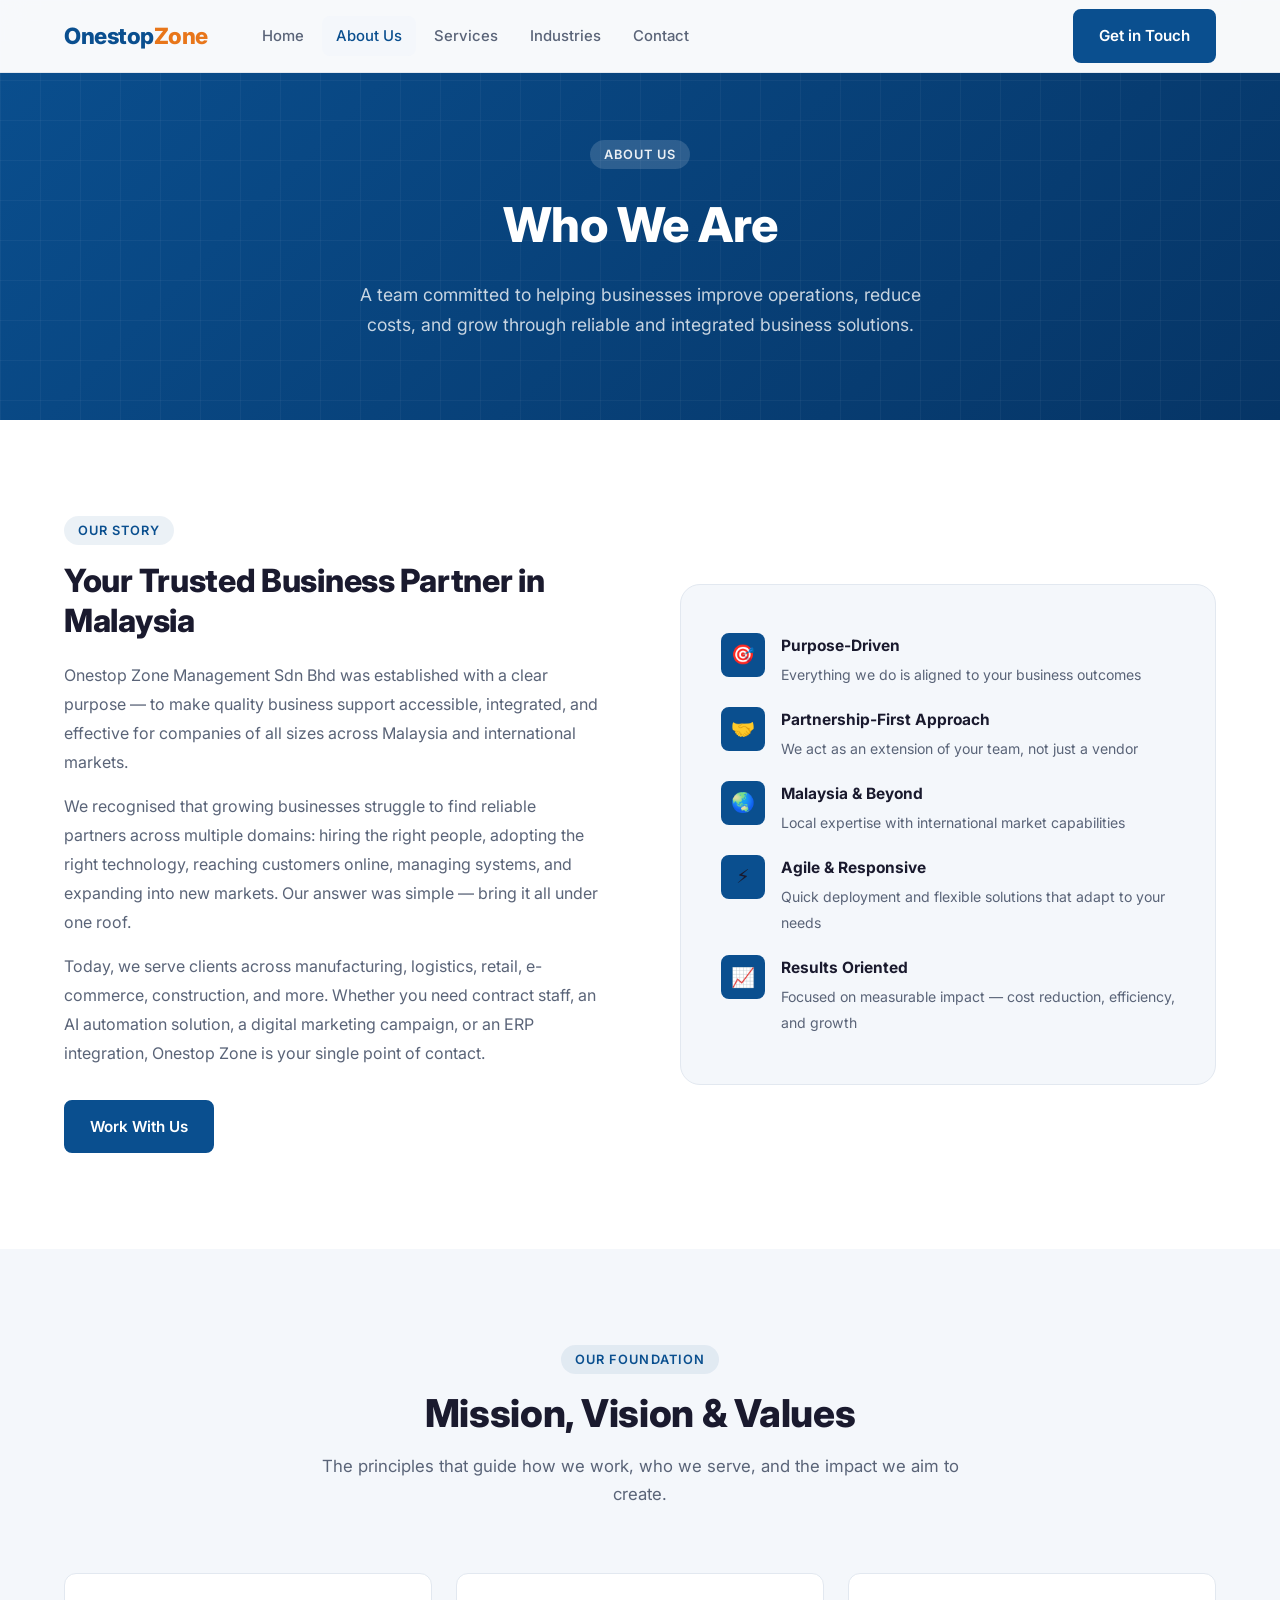
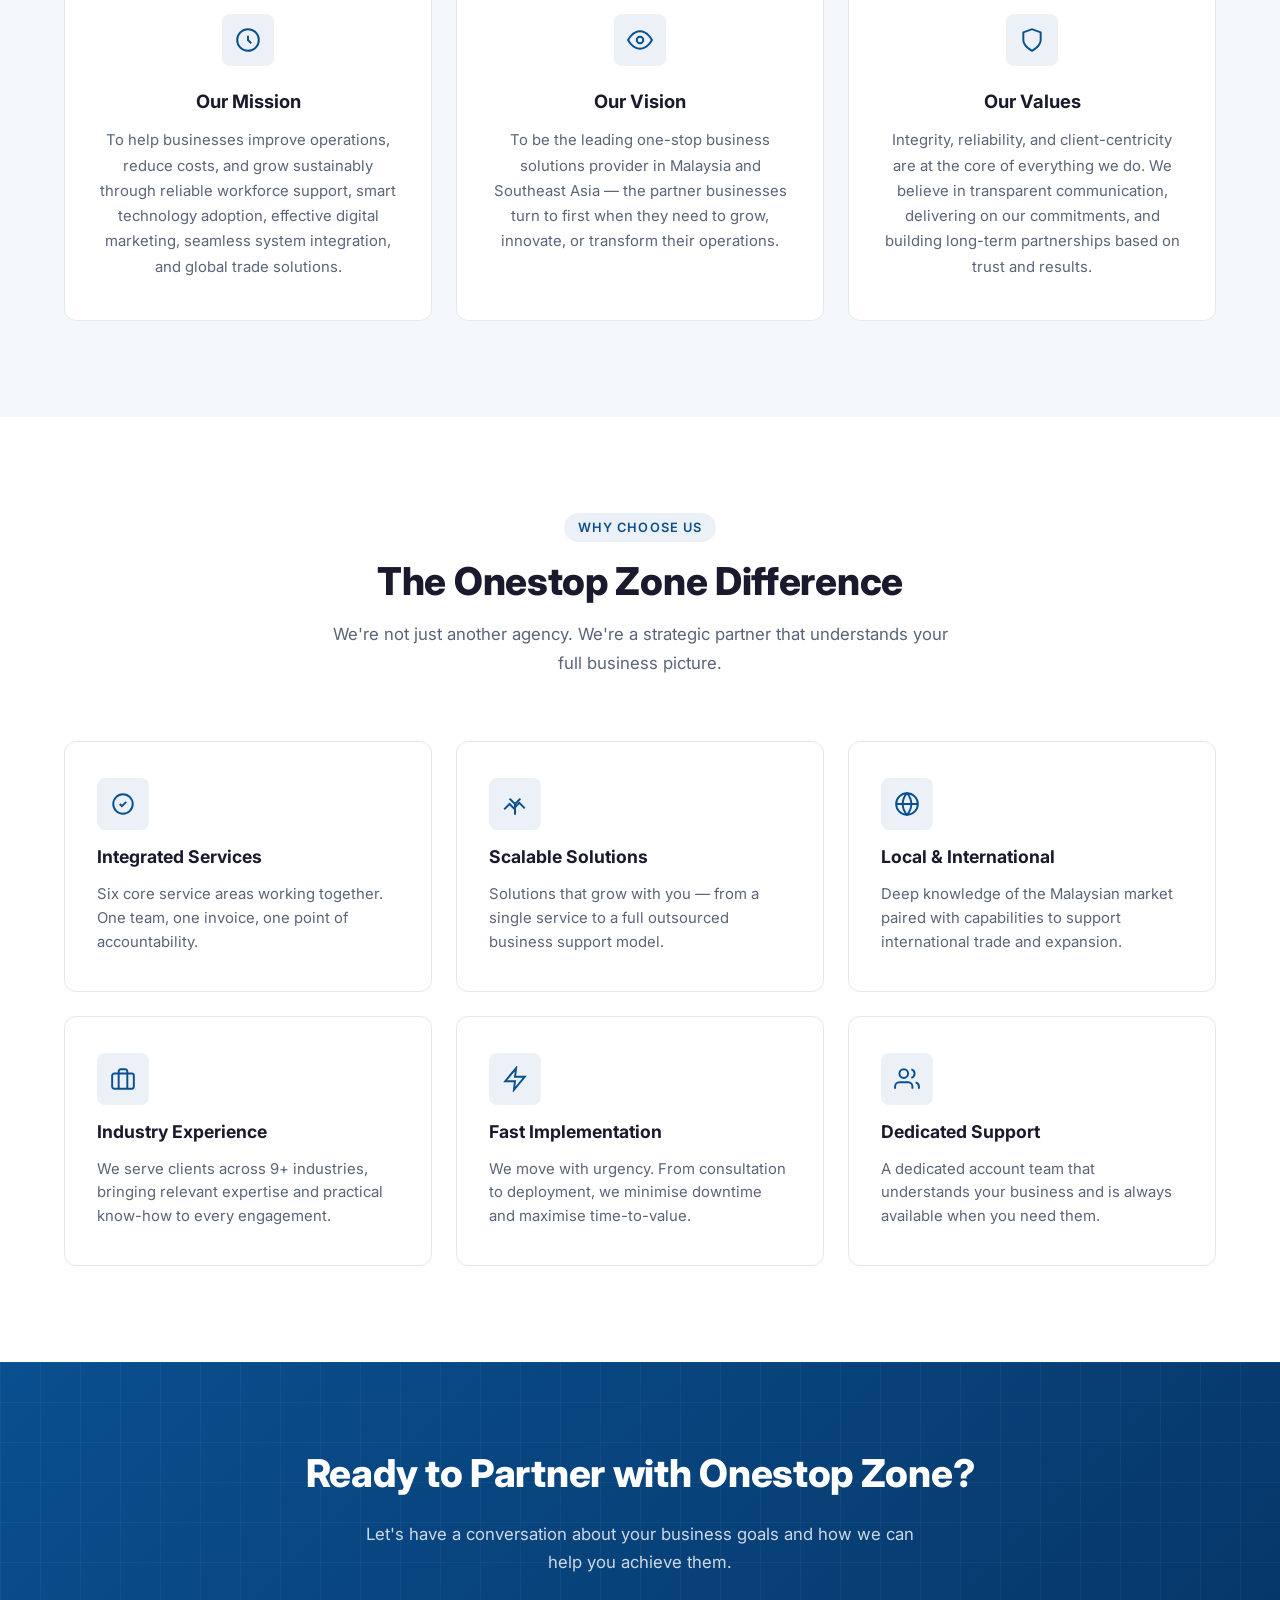
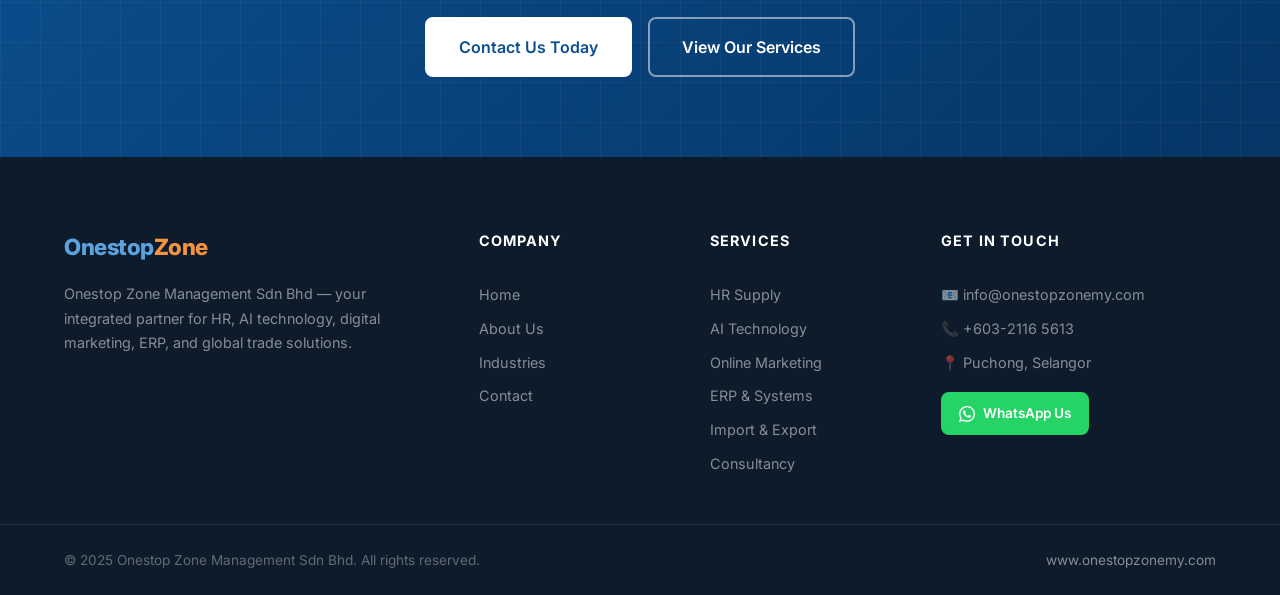
==== about.html @ b697b414 "Initial commit — Onestop Zone Management website 5-page static site with full CSS, JS, and content f" ====
<!DOCTYPE html>
<html lang="en">
<head>
  <meta charset="UTF-8" />
  <meta name="viewport" content="width=device-width, initial-scale=1.0" />
  <title>About Us | Onestop Zone Management Sdn Bhd</title>
  <meta name="description" content="Learn about Onestop Zone Management Sdn Bhd — our mission, vision, and commitment to helping businesses grow through integrated HR, technology, and business solutions." />
  <link rel="stylesheet" href="css/style.css" />
  <link rel="preconnect" href="https://fonts.googleapis.com" />
  <link rel="preconnect" href="https://fonts.gstatic.com" crossorigin />
  <link href="https://fonts.googleapis.com/css2?family=Inter:wght@300;400;500;600;700;800&display=swap" rel="stylesheet" />
</head>
<body>

  <header class="navbar" id="navbar">
    <div class="container nav-inner">
      <a href="index.html" class="logo">
        <span class="logo-primary">Onestop</span><span class="logo-accent">Zone</span>
      </a>
      <nav class="nav-links" id="nav-links">
        <a href="index.html">Home</a>
        <a href="about.html" class="active">About Us</a>
        <a href="services.html">Services</a>
        <a href="industries.html">Industries</a>
        <a href="contact.html">Contact</a>
      </nav>
      <a href="contact.html" class="btn btn-primary nav-cta">Get in Touch</a>
      <button class="hamburger" id="hamburger" aria-label="Toggle menu">
        <span></span><span></span><span></span>
      </button>
    </div>
  </header>

  <!-- Page Hero -->
  <section class="page-hero">
    <div class="container page-hero-content">
      <span class="section-tag" style="background:rgba(255,255,255,.15);color:rgba(255,255,255,.9);margin-bottom:16px;display:inline-block">About Us</span>
      <h1>Who We Are</h1>
      <p>A team committed to helping businesses improve operations, reduce costs, and grow through reliable and integrated business solutions.</p>
    </div>
  </section>

  <!-- About Intro -->
  <section class="section about-intro">
    <div class="container about-grid">
      <div class="about-text">
        <span class="section-tag">Our Story</span>
        <h2>Your Trusted Business Partner in Malaysia</h2>
        <p>Onestop Zone Management Sdn Bhd was established with a clear purpose — to make quality business support accessible, integrated, and effective for companies of all sizes across Malaysia and international markets.</p>
        <p>We recognised that growing businesses struggle to find reliable partners across multiple domains: hiring the right people, adopting the right technology, reaching customers online, managing systems, and expanding into new markets. Our answer was simple — bring it all under one roof.</p>
        <p>Today, we serve clients across manufacturing, logistics, retail, e-commerce, construction, and more. Whether you need contract staff, an AI automation solution, a digital marketing campaign, or an ERP integration, Onestop Zone is your single point of contact.</p>
        <a href="contact.html" class="btn btn-primary" style="margin-top:16px">Work With Us</a>
      </div>
      <div class="about-visual">
        <div class="about-feature">
          <div class="about-feature-icon">🎯</div>
          <div>
            <strong>Purpose-Driven</strong>
            <span>Everything we do is aligned to your business outcomes</span>
          </div>
        </div>
        <div class="about-feature">
          <div class="about-feature-icon">🤝</div>
          <div>
            <strong>Partnership-First Approach</strong>
            <span>We act as an extension of your team, not just a vendor</span>
          </div>
        </div>
        <div class="about-feature">
          <div class="about-feature-icon">🌏</div>
          <div>
            <strong>Malaysia &amp; Beyond</strong>
            <span>Local expertise with international market capabilities</span>
          </div>
        </div>
        <div class="about-feature">
          <div class="about-feature-icon">⚡</div>
          <div>
            <strong>Agile &amp; Responsive</strong>
            <span>Quick deployment and flexible solutions that adapt to your needs</span>
          </div>
        </div>
        <div class="about-feature">
          <div class="about-feature-icon">📈</div>
          <div>
            <strong>Results Oriented</strong>
            <span>Focused on measurable impact — cost reduction, efficiency, and growth</span>
          </div>
        </div>
      </div>
    </div>
  </section>

  <!-- Mission Vision Values -->
  <section class="section mission-vision" style="background:var(--bg-soft)">
    <div class="container">
      <div class="section-header">
        <span class="section-tag">Our Foundation</span>
        <h2>Mission, Vision &amp; Values</h2>
        <p>The principles that guide how we work, who we serve, and the impact we aim to create.</p>
      </div>
      <div class="mv-grid">
        <div class="mv-card">
          <div class="service-icon" style="margin:0 auto 20px">
            <svg viewBox="0 0 24 24" fill="none" stroke="currentColor" stroke-width="1.8"><circle cx="12" cy="12" r="10"/><path d="M12 8v4l3 3"/></svg>
          </div>
          <h3>Our Mission</h3>
          <p>To help businesses improve operations, reduce costs, and grow sustainably through reliable workforce support, smart technology adoption, effective digital marketing, seamless system integration, and global trade solutions.</p>
        </div>
        <div class="mv-card">
          <div class="service-icon" style="margin:0 auto 20px">
            <svg viewBox="0 0 24 24" fill="none" stroke="currentColor" stroke-width="1.8"><path d="M1 12s4-8 11-8 11 8 11 8-4 8-11 8-11-8-11-8z"/><circle cx="12" cy="12" r="3"/></svg>
          </div>
          <h3>Our Vision</h3>
          <p>To be the leading one-stop business solutions provider in Malaysia and Southeast Asia — the partner businesses turn to first when they need to grow, innovate, or transform their operations.</p>
        </div>
        <div class="mv-card">
          <div class="service-icon" style="margin:0 auto 20px">
            <svg viewBox="0 0 24 24" fill="none" stroke="currentColor" stroke-width="1.8"><path d="M12 22s8-4 8-10V5l-8-3-8 3v7c0 6 8 10 8 10z"/></svg>
          </div>
          <h3>Our Values</h3>
          <p>Integrity, reliability, and client-centricity are at the core of everything we do. We believe in transparent communication, delivering on our commitments, and building long-term partnerships based on trust and results.</p>
        </div>
      </div>
    </div>
  </section>

  <!-- What Sets Us Apart -->
  <section class="section" style="background:var(--white)">
    <div class="container">
      <div class="section-header">
        <span class="section-tag">Why Choose Us</span>
        <h2>The Onestop Zone Difference</h2>
        <p>We're not just another agency. We're a strategic partner that understands your full business picture.</p>
      </div>
      <div class="services-grid">
        <div class="service-card" style="pointer-events:none">
          <div class="service-icon">
            <svg viewBox="0 0 24 24" fill="none" stroke="currentColor" stroke-width="1.8"><path d="M9 12l2 2 4-4m6 2a9 9 0 11-18 0 9 9 0 0118 0z"/></svg>
          </div>
          <h3>Integrated Services</h3>
          <p>Six core service areas working together. One team, one invoice, one point of accountability.</p>
        </div>
        <div class="service-card" style="pointer-events:none">
          <div class="service-icon">
            <svg viewBox="0 0 24 24" fill="none" stroke="currentColor" stroke-width="1.8"><path d="M12 22V12M12 12L7 7M12 12l5-5M2 17l5-5 4 4 5-5 5 5"/></svg>
          </div>
          <h3>Scalable Solutions</h3>
          <p>Solutions that grow with you — from a single service to a full outsourced business support model.</p>
        </div>
        <div class="service-card" style="pointer-events:none">
          <div class="service-icon">
            <svg viewBox="0 0 24 24" fill="none" stroke="currentColor" stroke-width="1.8"><circle cx="12" cy="12" r="10"/><path d="M2 12h20M12 2a15.3 15.3 0 0 1 4 10 15.3 15.3 0 0 1-4 10 15.3 15.3 0 0 1-4-10 15.3 15.3 0 0 1 4-10z"/></svg>
          </div>
          <h3>Local &amp; International</h3>
          <p>Deep knowledge of the Malaysian market paired with capabilities to support international trade and expansion.</p>
        </div>
        <div class="service-card" style="pointer-events:none">
          <div class="service-icon">
            <svg viewBox="0 0 24 24" fill="none" stroke="currentColor" stroke-width="1.8"><rect x="2" y="7" width="20" height="14" rx="2"/><path d="M16 21V5a2 2 0 0 0-2-2h-4a2 2 0 0 0-2 2v16"/></svg>
          </div>
          <h3>Industry Experience</h3>
          <p>We serve clients across 9+ industries, bringing relevant expertise and practical know-how to every engagement.</p>
        </div>
        <div class="service-card" style="pointer-events:none">
          <div class="service-icon">
            <svg viewBox="0 0 24 24" fill="none" stroke="currentColor" stroke-width="1.8"><path d="M13 2L3 14h9l-1 8 10-12h-9l1-8z"/></svg>
          </div>
          <h3>Fast Implementation</h3>
          <p>We move with urgency. From consultation to deployment, we minimise downtime and maximise time-to-value.</p>
        </div>
        <div class="service-card" style="pointer-events:none">
          <div class="service-icon">
            <svg viewBox="0 0 24 24" fill="none" stroke="currentColor" stroke-width="1.8"><path d="M17 21v-2a4 4 0 0 0-4-4H5a4 4 0 0 0-4 4v2"/><circle cx="9" cy="7" r="4"/><path d="M23 21v-2a4 4 0 0 0-3-3.87M16 3.13a4 4 0 0 1 0 7.75"/></svg>
          </div>
          <h3>Dedicated Support</h3>
          <p>A dedicated account team that understands your business and is always available when you need them.</p>
        </div>
      </div>
    </div>
  </section>

  <!-- CTA Banner -->
  <section class="cta-banner">
    <div class="container cta-inner">
      <h2>Ready to Partner with Onestop Zone?</h2>
      <p>Let's have a conversation about your business goals and how we can help you achieve them.</p>
      <div class="cta-actions">
        <a href="contact.html" class="btn btn-white btn-lg">Contact Us Today</a>
        <a href="services.html" class="btn btn-outline btn-lg" style="color:#fff;border-color:rgba(255,255,255,.5)">View Our Services</a>
      </div>
    </div>
  </section>

  <footer class="footer">
    <div class="container footer-grid">
      <div class="footer-brand">
        <a href="index.html" class="logo logo-light">
          <span class="logo-primary">Onestop</span><span class="logo-accent">Zone</span>
        </a>
        <p>Onestop Zone Management Sdn Bhd — your integrated partner for HR, AI technology, digital marketing, ERP, and global trade solutions.</p>
      </div>
      <div class="footer-nav">
        <h4>Company</h4>
        <a href="index.html">Home</a>
        <a href="about.html">About Us</a>
        <a href="industries.html">Industries</a>
        <a href="contact.html">Contact</a>
      </div>
      <div class="footer-nav">
        <h4>Services</h4>
        <a href="services.html#hr">HR Supply</a>
        <a href="services.html#ai">AI Technology</a>
        <a href="services.html#marketing">Online Marketing</a>
        <a href="services.html#erp">ERP &amp; Systems</a>
        <a href="services.html#trading">Import &amp; Export</a>
        <a href="services.html#consultancy">Consultancy</a>
      </div>
      <div class="footer-contact">
        <h4>Get in Touch</h4>
        <p>📧 info@onestopzonemy.com</p>
        <p>📞 +603-2116 5613</p>
        <p>📍 Puchong, Selangor</p>
        <a href="https://wa.me/60321165613" class="btn btn-whatsapp btn-sm" target="_blank" rel="noopener">
          <svg viewBox="0 0 24 24" fill="currentColor" width="16" height="16"><path d="M17.472 14.382c-.297-.149-1.758-.867-2.03-.967-.273-.099-.471-.148-.67.15-.197.297-.767.966-.94 1.164-.173.199-.347.223-.644.075-.297-.15-1.255-.463-2.39-1.475-.883-.788-1.48-1.761-1.653-2.059-.173-.297-.018-.458.13-.606.134-.133.298-.347.446-.52.149-.174.198-.298.298-.497.099-.198.05-.371-.025-.52-.075-.149-.669-1.612-.916-2.207-.242-.579-.487-.5-.669-.51-.173-.008-.371-.01-.57-.01-.198 0-.52.074-.792.372-.272.297-1.04 1.016-1.04 2.479 0 1.462 1.065 2.875 1.213 3.074.149.198 2.096 3.2 5.077 4.487.709.306 1.262.489 1.694.625.712.227 1.36.195 1.871.118.571-.085 1.758-.719 2.006-1.413.248-.694.248-1.289.173-1.413-.074-.124-.272-.198-.57-.347m-5.421 7.403h-.004a9.87 9.87 0 01-5.031-1.378l-.361-.214-3.741.982.998-3.648-.235-.374a9.86 9.86 0 01-1.51-5.26c.001-5.45 4.436-9.884 9.888-9.884 2.64 0 5.122 1.03 6.988 2.898a9.825 9.825 0 012.893 6.994c-.003 5.45-4.437 9.884-9.885 9.884m8.413-18.297A11.815 11.815 0 0012.05 0C5.495 0 .16 5.335.157 11.892c0 2.096.547 4.142 1.588 5.945L.057 24l6.305-1.654a11.882 11.882 0 005.683 1.448h.005c6.554 0 11.89-5.335 11.893-11.893a11.821 11.821 0 00-3.48-8.413z"/></svg>
          WhatsApp Us
        </a>
      </div>
    </div>
    <div class="footer-bottom">
      <div class="container">
        <p>© 2025 Onestop Zone Management Sdn Bhd. All rights reserved.</p>
        <p><a href="https://www.onestopzonemy.com" target="_blank" rel="noopener">www.onestopzonemy.com</a></p>
      </div>
    </div>
  </footer>

  <script src="js/main.js"></script>
</body>
</html>
---- css/style.css ----
/* =============================================
   ONESTOP ZONE — Main Stylesheet
   ============================================= */

:root {
  --primary: #0a4f8f;
  --primary-dark: #063566;
  --primary-light: #1a6bb5;
  --accent: #e8761a;
  --accent-light: #f59340;
  --text: #1a1a2e;
  --text-muted: #5a6478;
  --text-light: #8a94a8;
  --bg: #ffffff;
  --bg-soft: #f4f7fb;
  --bg-dark: #0d1b2a;
  --border: #e2e8f0;
  --white: #ffffff;
  --success: #16a34a;
  --whatsapp: #25D366;
  --whatsapp-dark: #1da851;
  --shadow-sm: 0 1px 3px rgba(0,0,0,.08);
  --shadow: 0 4px 16px rgba(0,0,0,.1);
  --shadow-lg: 0 12px 40px rgba(0,0,0,.14);
  --radius: 12px;
  --radius-sm: 8px;
  --radius-lg: 20px;
  --transition: 0.25s ease;
  --font: 'Inter', system-ui, sans-serif;
}

*, *::before, *::after { box-sizing: border-box; margin: 0; padding: 0; }

html { scroll-behavior: smooth; font-size: 16px; }

body {
  font-family: var(--font);
  color: var(--text);
  background: var(--bg);
  line-height: 1.65;
  -webkit-font-smoothing: antialiased;
}

img { max-width: 100%; display: block; }
a { text-decoration: none; color: inherit; }

.container {
  max-width: 1200px;
  margin: 0 auto;
  padding: 0 24px;
}

.section {
  padding: 96px 0;
}

/* =============================================
   BUTTONS
   ============================================= */

.btn {
  display: inline-flex;
  align-items: center;
  gap: 8px;
  padding: 12px 24px;
  border-radius: var(--radius-sm);
  font-weight: 600;
  font-size: 0.95rem;
  cursor: pointer;
  border: 2px solid transparent;
  transition: all var(--transition);
  white-space: nowrap;
  font-family: var(--font);
}

.btn-lg { padding: 15px 32px; font-size: 1rem; }
.btn-sm { padding: 8px 16px; font-size: 0.85rem; }

.btn-primary {
  background: var(--primary);
  color: var(--white);
  border-color: var(--primary);
}
.btn-primary:hover {
  background: var(--primary-dark);
  border-color: var(--primary-dark);
  transform: translateY(-1px);
  box-shadow: 0 6px 20px rgba(10,79,143,.3);
}

.btn-outline {
  background: transparent;
  color: var(--primary);
  border-color: var(--primary);
}
.btn-outline:hover {
  background: var(--primary);
  color: var(--white);
  transform: translateY(-1px);
}

.btn-white {
  background: var(--white);
  color: var(--primary);
  border-color: var(--white);
}
.btn-white:hover {
  background: transparent;
  color: var(--white);
  border-color: var(--white);
}

.btn-whatsapp {
  background: var(--whatsapp);
  color: var(--white);
  border-color: var(--whatsapp);
}
.btn-whatsapp:hover {
  background: var(--whatsapp-dark);
  border-color: var(--whatsapp-dark);
  transform: translateY(-1px);
  box-shadow: 0 6px 20px rgba(37,211,102,.35);
}

/* =============================================
   NAVBAR
   ============================================= */

.navbar {
  position: fixed;
  top: 0; left: 0; right: 0;
  z-index: 1000;
  background: rgba(255,255,255,0.97);
  backdrop-filter: blur(12px);
  border-bottom: 1px solid var(--border);
  transition: box-shadow var(--transition);
}

.navbar.scrolled {
  box-shadow: var(--shadow);
}

.nav-inner {
  display: flex;
  align-items: center;
  height: 72px;
  gap: 40px;
}

.logo {
  font-size: 1.4rem;
  font-weight: 800;
  letter-spacing: -0.5px;
  flex-shrink: 0;
}
.logo-primary { color: var(--primary); }
.logo-accent { color: var(--accent); }

.nav-links {
  display: flex;
  align-items: center;
  gap: 4px;
  flex: 1;
}

.nav-links a {
  padding: 8px 14px;
  border-radius: var(--radius-sm);
  font-weight: 500;
  font-size: 0.93rem;
  color: var(--text-muted);
  transition: all var(--transition);
}

.nav-links a:hover,
.nav-links a.active {
  color: var(--primary);
  background: var(--bg-soft);
}

.nav-cta { flex-shrink: 0; }

.hamburger {
  display: none;
  flex-direction: column;
  gap: 5px;
  background: none;
  border: none;
  cursor: pointer;
  padding: 4px;
  margin-left: auto;
}
.hamburger span {
  display: block;
  width: 24px;
  height: 2px;
  background: var(--text);
  border-radius: 2px;
  transition: all var(--transition);
}

/* =============================================
   HERO
   ============================================= */

.hero {
  position: relative;
  min-height: 100vh;
  display: flex;
  flex-direction: column;
  align-items: center;
  justify-content: center;
  padding: 120px 24px 80px;
  overflow: hidden;
  background: linear-gradient(135deg, #0a4f8f 0%, #063566 50%, #0d1b2a 100%);
}

.hero-bg {
  position: absolute;
  inset: 0;
  background:
    radial-gradient(ellipse 80% 60% at 20% 40%, rgba(26,107,181,.4) 0%, transparent 60%),
    radial-gradient(ellipse 60% 80% at 80% 60%, rgba(232,118,26,.15) 0%, transparent 60%);
  pointer-events: none;
}

.hero::before {
  content: '';
  position: absolute;
  inset: 0;
  background-image:
    linear-gradient(rgba(255,255,255,.03) 1px, transparent 1px),
    linear-gradient(90deg, rgba(255,255,255,.03) 1px, transparent 1px);
  background-size: 50px 50px;
  pointer-events: none;
}

.hero-content {
  position: relative;
  z-index: 1;
  text-align: center;
  max-width: 860px;
}

.hero-badge {
  display: inline-flex;
  align-items: center;
  background: rgba(255,255,255,.12);
  border: 1px solid rgba(255,255,255,.2);
  color: rgba(255,255,255,.9);
  padding: 6px 16px;
  border-radius: 100px;
  font-size: 0.85rem;
  font-weight: 500;
  margin-bottom: 24px;
  backdrop-filter: blur(8px);
}

.hero h1 {
  font-size: clamp(2rem, 5vw, 3.4rem);
  font-weight: 800;
  color: var(--white);
  line-height: 1.2;
  letter-spacing: -0.5px;
  margin-bottom: 24px;
}

.hero-sub {
  font-size: 1.15rem;
  color: rgba(255,255,255,.75);
  max-width: 640px;
  margin: 0 auto 40px;
  line-height: 1.7;
}

.hero-actions {
  display: flex;
  gap: 16px;
  justify-content: center;
  flex-wrap: wrap;
}

.hero-actions .btn-outline {
  color: var(--white);
  border-color: rgba(255,255,255,.5);
}
.hero-actions .btn-outline:hover {
  background: rgba(255,255,255,.1);
  border-color: var(--white);
  color: var(--white);
}

.hero-scroll {
  position: absolute;
  bottom: 32px;
  left: 50%;
  transform: translateX(-50%);
  display: flex;
  flex-direction: column;
  align-items: center;
  gap: 8px;
  color: rgba(255,255,255,.5);
  font-size: 0.75rem;
  letter-spacing: 0.05em;
  z-index: 1;
}

.scroll-arrow {
  width: 20px;
  height: 20px;
  border-right: 2px solid rgba(255,255,255,.4);
  border-bottom: 2px solid rgba(255,255,255,.4);
  transform: rotate(45deg);
  animation: bounce 1.5s infinite;
}

@keyframes bounce {
  0%, 100% { transform: rotate(45deg) translateY(0); }
  50% { transform: rotate(45deg) translateY(4px); }
}

/* =============================================
   STATS BAR
   ============================================= */

.stats-bar {
  background: var(--primary);
  padding: 40px 0;
}

.stats-grid {
  display: grid;
  grid-template-columns: repeat(4, 1fr);
  gap: 24px;
  text-align: center;
}

.stat-number {
  font-size: 2rem;
  font-weight: 800;
  color: var(--white);
  line-height: 1;
  margin-bottom: 6px;
}

.stat-label {
  font-size: 0.85rem;
  color: rgba(255,255,255,.7);
  font-weight: 500;
  text-transform: uppercase;
  letter-spacing: 0.05em;
}

/* =============================================
   SECTION HEADER
   ============================================= */

.section-header {
  text-align: center;
  max-width: 640px;
  margin: 0 auto 64px;
}

.section-tag {
  display: inline-block;
  background: rgba(10,79,143,.08);
  color: var(--primary);
  padding: 4px 14px;
  border-radius: 100px;
  font-size: 0.8rem;
  font-weight: 600;
  text-transform: uppercase;
  letter-spacing: 0.08em;
  margin-bottom: 16px;
}

.section-header h2 {
  font-size: clamp(1.6rem, 3vw, 2.4rem);
  font-weight: 800;
  color: var(--text);
  line-height: 1.2;
  letter-spacing: -0.3px;
  margin-bottom: 16px;
}

.section-header p {
  color: var(--text-muted);
  font-size: 1.05rem;
  line-height: 1.7;
}

/* =============================================
   SERVICES GRID
   ============================================= */

.services-overview {
  background: var(--bg-soft);
}

.services-grid {
  display: grid;
  grid-template-columns: repeat(3, 1fr);
  gap: 24px;
}

.service-card {
  background: var(--white);
  border-radius: var(--radius);
  padding: 36px 32px;
  border: 1px solid var(--border);
  transition: all var(--transition);
  display: flex;
  flex-direction: column;
  gap: 12px;
  position: relative;
  overflow: hidden;
}

.service-card::before {
  content: '';
  position: absolute;
  top: 0; left: 0;
  width: 4px;
  height: 100%;
  background: var(--primary);
  transform: scaleY(0);
  transform-origin: top;
  transition: transform var(--transition);
}

.service-card:hover {
  border-color: var(--primary);
  box-shadow: var(--shadow-lg);
  transform: translateY(-4px);
}

.service-card:hover::before {
  transform: scaleY(1);
}

.service-icon {
  width: 52px;
  height: 52px;
  background: rgba(10,79,143,.08);
  border-radius: var(--radius-sm);
  display: flex;
  align-items: center;
  justify-content: center;
  color: var(--primary);
  flex-shrink: 0;
}

.service-icon svg {
  width: 26px;
  height: 26px;
}

.service-card h3 {
  font-size: 1.1rem;
  font-weight: 700;
  color: var(--text);
}

.service-card p {
  font-size: 0.93rem;
  color: var(--text-muted);
  line-height: 1.6;
  flex: 1;
}

.card-link {
  font-size: 0.88rem;
  font-weight: 600;
  color: var(--primary);
  margin-top: 4px;
  transition: gap var(--transition);
}

/* =============================================
   WHY US
   ============================================= */

.why-us {
  background: var(--white);
}

.why-grid {
  display: grid;
  grid-template-columns: 1fr 1fr;
  gap: 80px;
  align-items: center;
}

.why-text .section-tag { margin-bottom: 16px; }

.why-text h2 {
  font-size: clamp(1.6rem, 3vw, 2.4rem);
  font-weight: 800;
  color: var(--text);
  letter-spacing: -0.3px;
  margin-bottom: 20px;
  line-height: 1.2;
}

.why-text > p {
  color: var(--text-muted);
  font-size: 1.02rem;
  line-height: 1.75;
  margin-bottom: 36px;
}

.why-list {
  list-style: none;
  display: flex;
  flex-direction: column;
  gap: 20px;
  margin-bottom: 40px;
}

.why-list li {
  display: flex;
  gap: 14px;
  align-items: flex-start;
}

.why-icon {
  width: 28px;
  height: 28px;
  background: var(--success);
  color: var(--white);
  border-radius: 50%;
  display: flex;
  align-items: center;
  justify-content: center;
  font-size: 0.8rem;
  font-weight: 700;
  flex-shrink: 0;
  margin-top: 2px;
}

.why-list li div {
  display: flex;
  flex-direction: column;
  gap: 2px;
}

.why-list strong {
  font-weight: 700;
  color: var(--text);
  font-size: 0.97rem;
}

.why-list span {
  color: var(--text-muted);
  font-size: 0.9rem;
}

.why-visual {
  position: relative;
  height: 420px;
}

.visual-orb {
  position: absolute;
  top: 50%;
  left: 50%;
  transform: translate(-50%, -50%);
  width: 240px;
  height: 240px;
  background: radial-gradient(circle, rgba(10,79,143,.12) 0%, transparent 70%);
  border-radius: 50%;
  border: 2px dashed rgba(10,79,143,.15);
  animation: rotate 20s linear infinite;
}

@keyframes rotate {
  from { transform: translate(-50%, -50%) rotate(0deg); }
  to { transform: translate(-50%, -50%) rotate(360deg); }
}

.visual-card {
  position: absolute;
  background: var(--white);
  border: 1px solid var(--border);
  border-radius: var(--radius);
  padding: 16px 20px;
  display: flex;
  align-items: center;
  gap: 12px;
  font-weight: 600;
  font-size: 0.88rem;
  box-shadow: var(--shadow);
  white-space: nowrap;
}

.vc-icon { font-size: 1.4rem; }

.vc-1 { top: 10%; left: 5%; }
.vc-2 { top: 10%; right: 5%; }
.vc-3 { bottom: 15%; left: 5%; }
.vc-4 { bottom: 15%; right: 5%; }

/* =============================================
   INDUSTRIES
   ============================================= */

.industries {
  background: var(--bg-soft);
}

.industries-grid {
  display: flex;
  flex-wrap: wrap;
  gap: 12px;
  justify-content: center;
  margin-bottom: 48px;
}

.industry-chip {
  background: var(--white);
  border: 1px solid var(--border);
  border-radius: 100px;
  padding: 10px 20px;
  font-size: 0.93rem;
  font-weight: 500;
  color: var(--text);
  transition: all var(--transition);
  cursor: default;
}

.industry-chip:hover {
  background: var(--primary);
  color: var(--white);
  border-color: var(--primary);
  transform: translateY(-2px);
  box-shadow: 0 4px 12px rgba(10,79,143,.2);
}

.industries-cta {
  text-align: center;
}

/* =============================================
   CTA BANNER
   ============================================= */

.cta-banner {
  background: linear-gradient(135deg, var(--primary) 0%, var(--primary-dark) 100%);
  padding: 80px 0;
  position: relative;
  overflow: hidden;
}

.cta-banner::before {
  content: '';
  position: absolute;
  inset: 0;
  background-image:
    linear-gradient(rgba(255,255,255,.04) 1px, transparent 1px),
    linear-gradient(90deg, rgba(255,255,255,.04) 1px, transparent 1px);
  background-size: 40px 40px;
}

.cta-inner {
  position: relative;
  text-align: center;
  z-index: 1;
}

.cta-inner h2 {
  font-size: clamp(1.6rem, 3vw, 2.4rem);
  font-weight: 800;
  color: var(--white);
  margin-bottom: 16px;
  letter-spacing: -0.3px;
}

.cta-inner p {
  color: rgba(255,255,255,.8);
  font-size: 1.05rem;
  max-width: 560px;
  margin: 0 auto 40px;
}

.cta-actions {
  display: flex;
  gap: 16px;
  justify-content: center;
  flex-wrap: wrap;
}

/* =============================================
   FOOTER
   ============================================= */

.footer {
  background: var(--bg-dark);
  padding: 72px 0 0;
}

.footer-grid {
  display: grid;
  grid-template-columns: 2fr 1fr 1fr 1.5fr;
  gap: 48px;
  padding-bottom: 48px;
}

.footer-brand .logo-light .logo-primary { color: #5ba3e0; }
.footer-brand .logo-light .logo-accent { color: var(--accent-light); }

.footer-brand p {
  color: rgba(255,255,255,.5);
  font-size: 0.9rem;
  line-height: 1.7;
  margin-top: 16px;
}

.footer-nav h4,
.footer-contact h4 {
  color: var(--white);
  font-weight: 700;
  font-size: 0.9rem;
  text-transform: uppercase;
  letter-spacing: 0.08em;
  margin-bottom: 20px;
}

.footer-nav {
  display: flex;
  flex-direction: column;
  gap: 10px;
}

.footer-nav a {
  color: rgba(255,255,255,.5);
  font-size: 0.9rem;
  transition: color var(--transition);
}

.footer-nav a:hover {
  color: var(--white);
}

.footer-contact {
  display: flex;
  flex-direction: column;
  gap: 10px;
}

.footer-contact p {
  color: rgba(255,255,255,.5);
  font-size: 0.9rem;
}

.footer-contact .btn-whatsapp {
  margin-top: 8px;
  align-self: flex-start;
}

.footer-bottom {
  border-top: 1px solid rgba(255,255,255,.08);
  padding: 24px 0;
}

.footer-bottom .container {
  display: flex;
  justify-content: space-between;
  align-items: center;
  flex-wrap: wrap;
  gap: 8px;
}

.footer-bottom p {
  color: rgba(255,255,255,.35);
  font-size: 0.85rem;
}

.footer-bottom a {
  color: rgba(255,255,255,.5);
  transition: color var(--transition);
}

.footer-bottom a:hover {
  color: var(--white);
}

/* =============================================
   PAGE HERO (Inner Pages)
   ============================================= */

.page-hero {
  background: linear-gradient(135deg, var(--primary) 0%, var(--primary-dark) 100%);
  padding: 140px 0 80px;
  text-align: center;
  position: relative;
  overflow: hidden;
}

.page-hero::before {
  content: '';
  position: absolute;
  inset: 0;
  background-image:
    linear-gradient(rgba(255,255,255,.04) 1px, transparent 1px),
    linear-gradient(90deg, rgba(255,255,255,.04) 1px, transparent 1px);
  background-size: 40px 40px;
}

.page-hero-content {
  position: relative;
  z-index: 1;
}

.page-hero h1 {
  font-size: clamp(2rem, 4vw, 3rem);
  font-weight: 800;
  color: var(--white);
  margin-bottom: 16px;
  letter-spacing: -0.5px;
}

.page-hero p {
  color: rgba(255,255,255,.78);
  font-size: 1.1rem;
  max-width: 580px;
  margin: 0 auto;
  line-height: 1.7;
}

/* =============================================
   ABOUT PAGE
   ============================================= */

.about-intro {
  background: var(--white);
}

.about-grid {
  display: grid;
  grid-template-columns: 1fr 1fr;
  gap: 80px;
  align-items: center;
}

.about-text h2 {
  font-size: clamp(1.5rem, 2.5vw, 2.2rem);
  font-weight: 800;
  color: var(--text);
  margin-bottom: 20px;
  letter-spacing: -0.3px;
  line-height: 1.25;
}

.about-text p {
  color: var(--text-muted);
  font-size: 1rem;
  line-height: 1.8;
  margin-bottom: 16px;
}

.about-visual {
  background: var(--bg-soft);
  border-radius: var(--radius-lg);
  padding: 48px 40px;
  display: flex;
  flex-direction: column;
  gap: 20px;
  border: 1px solid var(--border);
}

.about-feature {
  display: flex;
  gap: 16px;
  align-items: flex-start;
}

.about-feature-icon {
  width: 44px;
  height: 44px;
  background: var(--primary);
  border-radius: var(--radius-sm);
  display: flex;
  align-items: center;
  justify-content: center;
  font-size: 1.2rem;
  flex-shrink: 0;
}

.about-feature div strong {
  display: block;
  font-weight: 700;
  color: var(--text);
  margin-bottom: 2px;
  font-size: 0.97rem;
}

.about-feature div span {
  color: var(--text-muted);
  font-size: 0.88rem;
}

.mission-vision {
  background: var(--bg-soft);
}

.mv-grid {
  display: grid;
  grid-template-columns: repeat(3, 1fr);
  gap: 24px;
}

.mv-card {
  background: var(--white);
  border-radius: var(--radius);
  padding: 40px 32px;
  border: 1px solid var(--border);
  text-align: center;
}

.mv-card .service-icon {
  margin: 0 auto 20px;
}

.mv-card h3 {
  font-size: 1.15rem;
  font-weight: 700;
  margin-bottom: 12px;
  color: var(--text);
}

.mv-card p {
  color: var(--text-muted);
  font-size: 0.93rem;
  line-height: 1.7;
}

/* =============================================
   SERVICES PAGE
   ============================================= */

.service-detail {
  padding: 80px 0;
}

.service-detail:nth-child(even) {
  background: var(--bg-soft);
}

.service-detail-grid {
  display: grid;
  grid-template-columns: 1fr 1fr;
  gap: 80px;
  align-items: center;
}

.service-detail:nth-child(even) .service-detail-grid {
  direction: rtl;
}

.service-detail:nth-child(even) .service-detail-content {
  direction: ltr;
}

.service-detail-visual {
  direction: ltr;
}

.service-detail-content h2 {
  font-size: clamp(1.5rem, 2.5vw, 2rem);
  font-weight: 800;
  color: var(--text);
  margin-bottom: 16px;
  letter-spacing: -0.3px;
  line-height: 1.25;
}

.service-detail-content > p {
  color: var(--text-muted);
  font-size: 1rem;
  line-height: 1.8;
  margin-bottom: 28px;
}

.service-features {
  list-style: none;
  display: flex;
  flex-direction: column;
  gap: 10px;
  margin-bottom: 32px;
}

.service-features li {
  display: flex;
  align-items: center;
  gap: 10px;
  font-size: 0.93rem;
  color: var(--text-muted);
}

.service-features li::before {
  content: '';
  width: 8px;
  height: 8px;
  background: var(--accent);
  border-radius: 50%;
  flex-shrink: 0;
}

.service-visual-box {
  background: linear-gradient(135deg, var(--primary) 0%, var(--primary-dark) 100%);
  border-radius: var(--radius-lg);
  padding: 56px 40px;
  display: flex;
  flex-direction: column;
  align-items: center;
  justify-content: center;
  text-align: center;
  min-height: 320px;
  color: var(--white);
  position: relative;
  overflow: hidden;
}

.service-visual-box::before {
  content: '';
  position: absolute;
  inset: 0;
  background-image:
    linear-gradient(rgba(255,255,255,.05) 1px, transparent 1px),
    linear-gradient(90deg, rgba(255,255,255,.05) 1px, transparent 1px);
  background-size: 30px 30px;
}

.service-visual-icon {
  position: relative;
  z-index: 1;
  font-size: 3.5rem;
  margin-bottom: 20px;
}

.service-visual-box h3 {
  position: relative;
  z-index: 1;
  font-size: 1.3rem;
  font-weight: 700;
  margin-bottom: 8px;
}

.service-visual-box p {
  position: relative;
  z-index: 1;
  color: rgba(255,255,255,.75);
  font-size: 0.9rem;
}

/* =============================================
   INDUSTRIES PAGE
   ============================================= */

.industries-detail {
  background: var(--white);
}

.industries-cards {
  display: grid;
  grid-template-columns: repeat(3, 1fr);
  gap: 24px;
}

.industry-card {
  background: var(--bg-soft);
  border-radius: var(--radius);
  padding: 36px 28px;
  border: 1px solid var(--border);
  transition: all var(--transition);
}

.industry-card:hover {
  border-color: var(--primary);
  box-shadow: var(--shadow);
  transform: translateY(-4px);
}

.industry-card-icon {
  font-size: 2.5rem;
  margin-bottom: 16px;
}

.industry-card h3 {
  font-size: 1.1rem;
  font-weight: 700;
  color: var(--text);
  margin-bottom: 10px;
}

.industry-card p {
  color: var(--text-muted);
  font-size: 0.9rem;
  line-height: 1.65;
}

/* =============================================
   CONTACT PAGE
   ============================================= */

.contact-section {
  background: var(--bg-soft);
}

.contact-grid {
  display: grid;
  grid-template-columns: 1fr 1.6fr;
  gap: 48px;
  align-items: start;
}

.contact-info {
  display: flex;
  flex-direction: column;
  gap: 24px;
}

.contact-info-card {
  background: var(--white);
  border-radius: var(--radius);
  padding: 28px;
  border: 1px solid var(--border);
  display: flex;
  gap: 16px;
  align-items: flex-start;
}

.contact-info-icon {
  width: 44px;
  height: 44px;
  background: rgba(10,79,143,.08);
  border-radius: var(--radius-sm);
  display: flex;
  align-items: center;
  justify-content: center;
  font-size: 1.3rem;
  flex-shrink: 0;
}

.contact-info-card h4 {
  font-weight: 700;
  font-size: 0.9rem;
  color: var(--text);
  margin-bottom: 4px;
  text-transform: uppercase;
  letter-spacing: 0.05em;
}

.contact-info-card p,
.contact-info-card a {
  color: var(--text-muted);
  font-size: 0.93rem;
  line-height: 1.6;
}

.contact-info-card a:hover {
  color: var(--primary);
}

.whatsapp-card {
  background: var(--whatsapp);
  border-color: var(--whatsapp);
  color: var(--white);
}

.whatsapp-card .contact-info-icon {
  background: rgba(255,255,255,.2);
}

.whatsapp-card h4,
.whatsapp-card p,
.whatsapp-card a {
  color: var(--white);
}

.contact-form-card {
  background: var(--white);
  border-radius: var(--radius);
  padding: 48px 40px;
  border: 1px solid var(--border);
  box-shadow: var(--shadow);
}

.contact-form-card h2 {
  font-size: 1.6rem;
  font-weight: 800;
  color: var(--text);
  margin-bottom: 8px;
}

.contact-form-card > p {
  color: var(--text-muted);
  font-size: 0.93rem;
  margin-bottom: 32px;
}

.form-group {
  margin-bottom: 20px;
}

.form-row {
  display: grid;
  grid-template-columns: 1fr 1fr;
  gap: 16px;
}

label {
  display: block;
  font-weight: 600;
  font-size: 0.88rem;
  color: var(--text);
  margin-bottom: 8px;
}

input, textarea, select {
  width: 100%;
  padding: 12px 16px;
  border: 1.5px solid var(--border);
  border-radius: var(--radius-sm);
  font-family: var(--font);
  font-size: 0.93rem;
  color: var(--text);
  background: var(--white);
  transition: border-color var(--transition);
  outline: none;
}

input:focus, textarea:focus, select:focus {
  border-color: var(--primary);
  box-shadow: 0 0 0 3px rgba(10,79,143,.1);
}

textarea {
  resize: vertical;
  min-height: 130px;
}

.form-submit {
  width: 100%;
  justify-content: center;
  margin-top: 8px;
}

.form-note {
  text-align: center;
  color: var(--text-light);
  font-size: 0.82rem;
  margin-top: 12px;
}

/* =============================================
   TESTIMONIALS
   ============================================= */

.testimonials {
  background: var(--white);
}

.testimonials-grid {
  display: grid;
  grid-template-columns: repeat(3, 1fr);
  gap: 24px;
}

.testimonial-card {
  background: var(--bg-soft);
  border: 1px solid var(--border);
  border-radius: var(--radius);
  padding: 36px 32px;
  display: flex;
  flex-direction: column;
  gap: 16px;
  transition: all var(--transition);
  position: relative;
}

.testimonial-card::before {
  content: '"';
  position: absolute;
  top: 20px;
  right: 28px;
  font-size: 5rem;
  line-height: 1;
  color: var(--primary);
  opacity: 0.08;
  font-family: Georgia, serif;
}

.testimonial-card:hover {
  border-color: var(--primary);
  box-shadow: var(--shadow-lg);
  transform: translateY(-4px);
}

.testimonial-stars {
  color: #f59e0b;
  font-size: 1rem;
  letter-spacing: 2px;
}

.testimonial-card > p {
  color: var(--text-muted);
  font-size: 0.95rem;
  line-height: 1.75;
  flex: 1;
  font-style: italic;
}

.testimonial-author {
  display: flex;
  align-items: center;
  gap: 12px;
  margin-top: 8px;
}

.testimonial-avatar {
  width: 44px;
  height: 44px;
  background: var(--primary);
  color: var(--white);
  border-radius: 50%;
  display: flex;
  align-items: center;
  justify-content: center;
  font-weight: 700;
  font-size: 1rem;
  flex-shrink: 0;
}

.testimonial-author strong {
  display: block;
  font-weight: 700;
  font-size: 0.93rem;
  color: var(--text);
}

.testimonial-author span {
  font-size: 0.82rem;
  color: var(--text-light);
}

@media (max-width: 1024px) {
  .testimonials-grid { grid-template-columns: 1fr; }
}

@media (max-width: 768px) {
  .testimonials-grid { grid-template-columns: 1fr; }
}

/* =============================================
   MAP PLACEHOLDER
   ============================================= */

.map-section {
  background: var(--bg-dark);
  padding: 0;
}

.map-placeholder {
  width: 100%;
  height: 360px;
  background: linear-gradient(135deg, #0d1b2a 0%, #0a4f8f 100%);
  display: flex;
  align-items: center;
  justify-content: center;
  flex-direction: column;
  gap: 12px;
  color: rgba(255,255,255,.6);
  font-size: 1rem;
  position: relative;
  overflow: hidden;
}

.map-placeholder::before {
  content: '';
  position: absolute;
  inset: 0;
  background-image:
    linear-gradient(rgba(255,255,255,.03) 1px, transparent 1px),
    linear-gradient(90deg, rgba(255,255,255,.03) 1px, transparent 1px);
  background-size: 40px 40px;
}

.map-placeholder span {
  position: relative;
  z-index: 1;
}

.map-icon {
  font-size: 3rem;
  position: relative;
  z-index: 1;
}

/* =============================================
   RESPONSIVE
   ============================================= */

@media (max-width: 1024px) {
  .services-grid { grid-template-columns: repeat(2, 1fr); }
  .footer-grid { grid-template-columns: 1fr 1fr; }
  .about-grid, .why-grid, .service-detail-grid, .contact-grid { grid-template-columns: 1fr; gap: 48px; }
  .why-visual { display: none; }
  .mv-grid { grid-template-columns: 1fr 1fr; }
  .industries-cards { grid-template-columns: 1fr 1fr; }
  .service-detail:nth-child(even) .service-detail-grid { direction: ltr; }
}

@media (max-width: 768px) {
  .section { padding: 64px 0; }

  .nav-links, .nav-cta { display: none; }
  .hamburger { display: flex; }

  .nav-links.open {
    display: flex;
    flex-direction: column;
    position: fixed;
    top: 72px; left: 0; right: 0;
    background: var(--white);
    padding: 16px 24px 24px;
    border-bottom: 1px solid var(--border);
    box-shadow: var(--shadow-lg);
    gap: 4px;
    z-index: 999;
  }

  .nav-links.open + .nav-cta {
    display: none;
  }

  .stats-grid { grid-template-columns: repeat(2, 1fr); }
  .services-grid { grid-template-columns: 1fr; }
  .mv-grid { grid-template-columns: 1fr; }
  .industries-cards { grid-template-columns: 1fr; }
  .footer-grid { grid-template-columns: 1fr; gap: 32px; }
  .footer-bottom .container { flex-direction: column; text-align: center; }
  .form-row { grid-template-columns: 1fr; }
  .hero-actions { flex-direction: column; align-items: center; }
  .cta-actions { flex-direction: column; align-items: center; }
  .contact-form-card { padding: 32px 24px; }
}

@media (max-width: 480px) {
  .hero h1 { font-size: 1.8rem; }
  .stat-number { font-size: 1.5rem; }
}
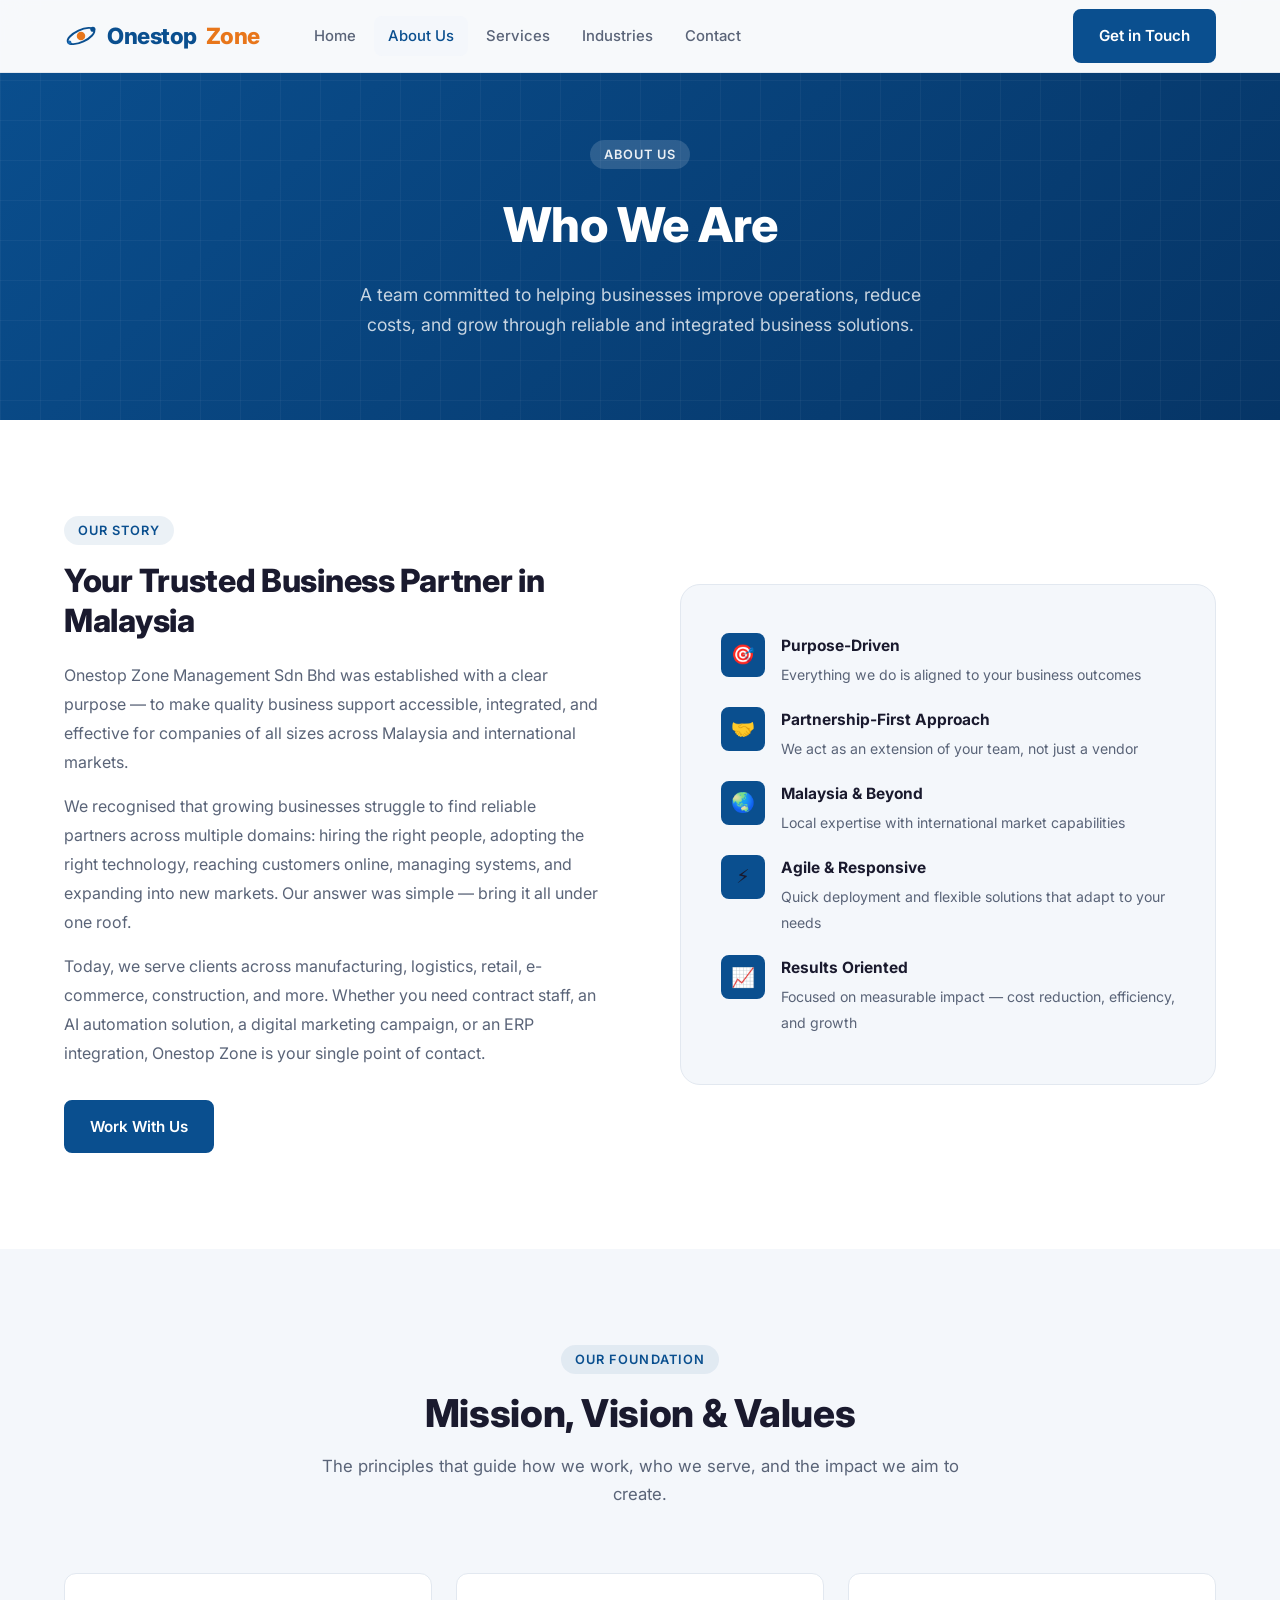
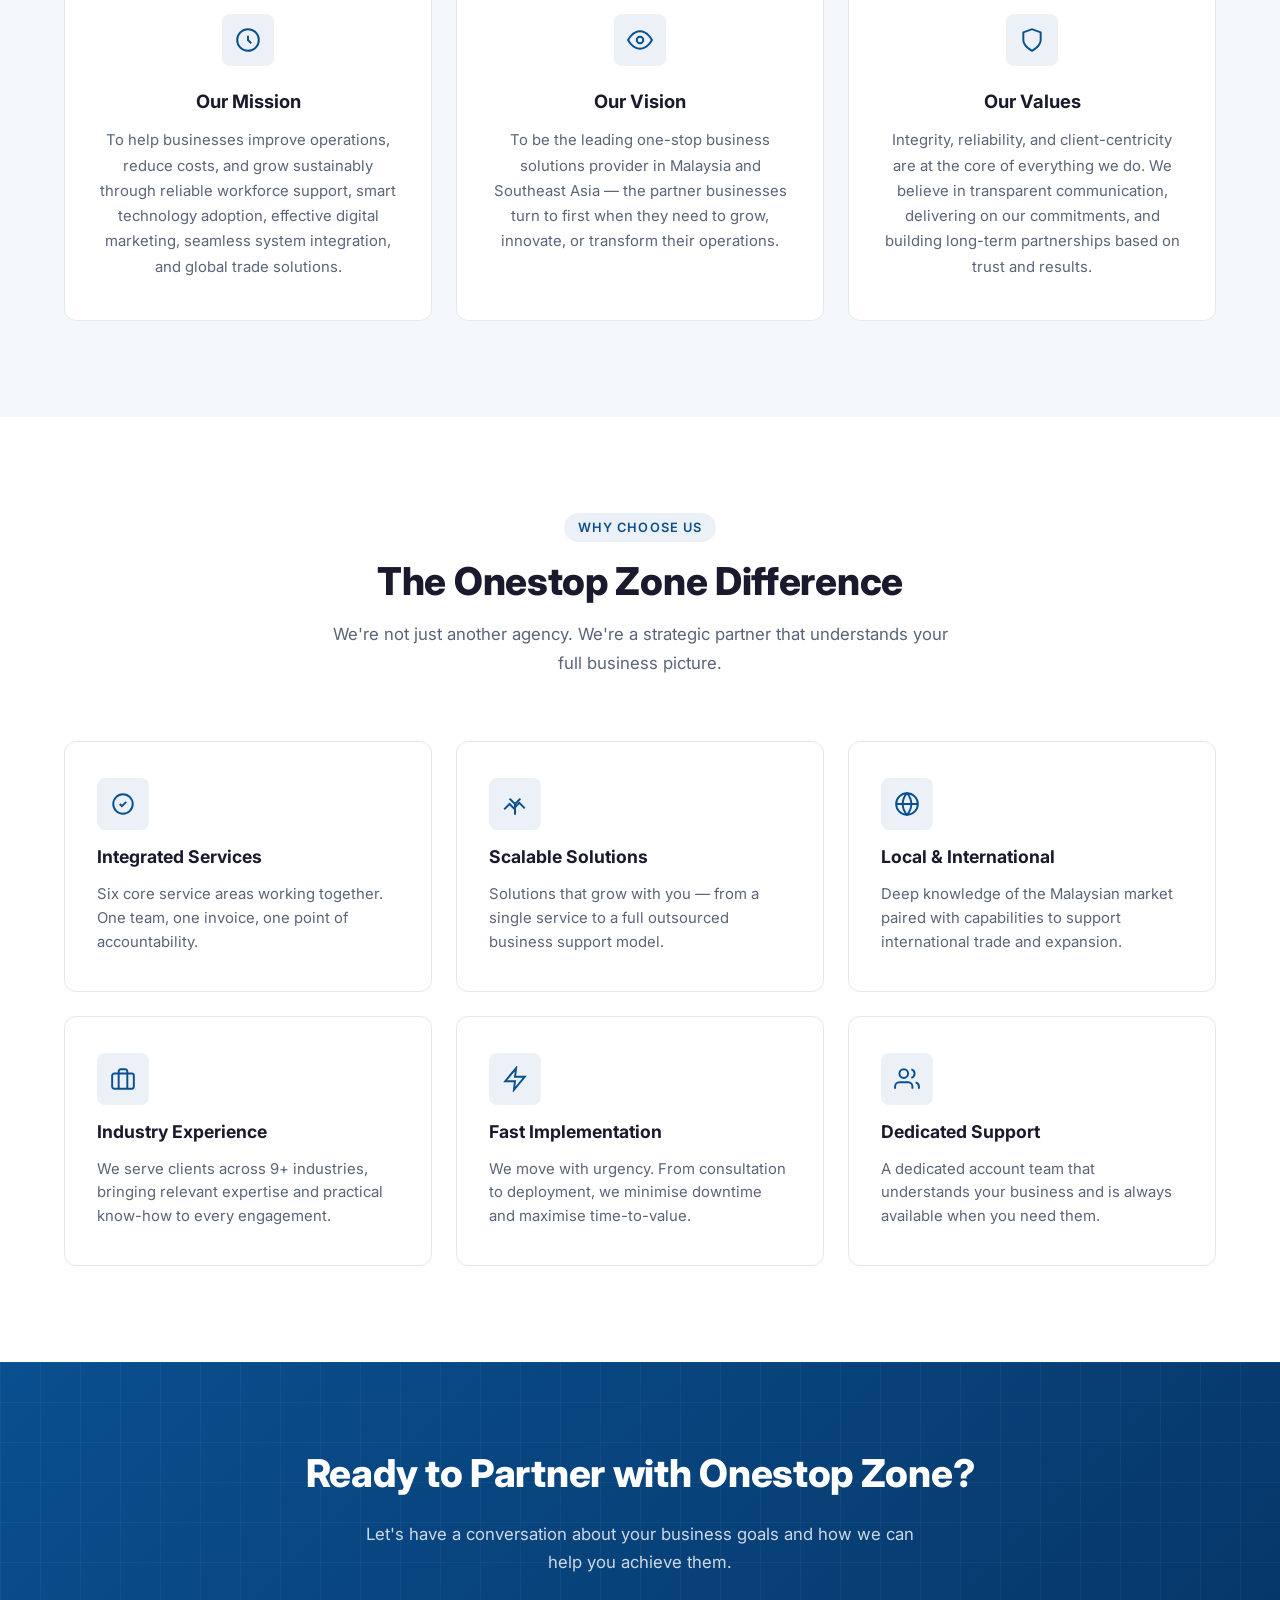
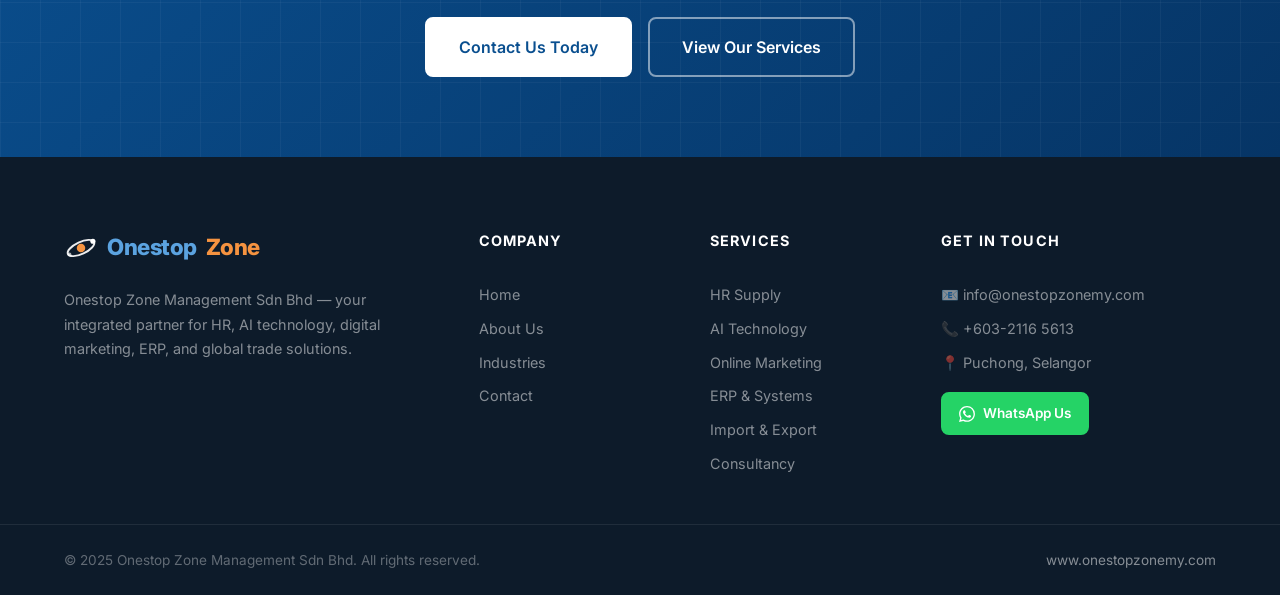
==== commit 8a75aece: "Add Orbit logo mark and SVG favicon across all pages Co-Authored-By: Claude Fable 5 <noreply@anthrop" ====
--- a/about.html
+++ b/about.html
@@ -5,6 +5,7 @@
   <meta name="viewport" content="width=device-width, initial-scale=1.0" />
   <title>About Us | Onestop Zone Management Sdn Bhd</title>
   <meta name="description" content="Learn about Onestop Zone Management Sdn Bhd — our mission, vision, and commitment to helping businesses grow through integrated HR, technology, and business solutions." />
+  <link rel="icon" type="image/svg+xml" href="img/favicon.svg" />
   <link rel="stylesheet" href="css/style.css" />
   <link rel="preconnect" href="https://fonts.googleapis.com" />
   <link rel="preconnect" href="https://fonts.gstatic.com" crossorigin />
@@ -15,6 +16,7 @@
   <header class="navbar" id="navbar">
     <div class="container nav-inner">
       <a href="index.html" class="logo">
+        <svg class="logo-mark" viewBox="0 0 80 80" xmlns="http://www.w3.org/2000/svg" aria-hidden="true"><ellipse cx="40" cy="40" rx="34" ry="14" fill="none" stroke="#0a4f8f" stroke-width="4.5" transform="rotate(-25 40 40)"/><circle cx="40" cy="40" r="10" fill="#e8761a"/><circle cx="68" cy="24" r="6" fill="#0a4f8f"/><circle cx="13" cy="55" r="4.5" fill="#1a6bb5"/></svg>
         <span class="logo-primary">Onestop</span><span class="logo-accent">Zone</span>
       </a>
       <nav class="nav-links" id="nav-links">
@@ -196,6 +198,7 @@
     <div class="container footer-grid">
       <div class="footer-brand">
         <a href="index.html" class="logo logo-light">
+          <svg class="logo-mark" viewBox="0 0 80 80" xmlns="http://www.w3.org/2000/svg" aria-hidden="true"><ellipse cx="40" cy="40" rx="34" ry="14" fill="none" stroke="rgba(255,255,255,0.92)" stroke-width="4.5" transform="rotate(-25 40 40)"/><circle cx="40" cy="40" r="10" fill="#f59340"/><circle cx="68" cy="24" r="6" fill="#ffffff"/><circle cx="13" cy="55" r="4.5" fill="rgba(255,255,255,0.65)"/></svg>
           <span class="logo-primary">Onestop</span><span class="logo-accent">Zone</span>
         </a>
         <p>Onestop Zone Management Sdn Bhd — your integrated partner for HR, AI technology, digital marketing, ERP, and global trade solutions.</p>
--- a/css/style.css
+++ b/css/style.css
@@ -152,6 +152,14 @@
   font-weight: 800;
   letter-spacing: -0.5px;
   flex-shrink: 0;
+  display: inline-flex;
+  align-items: center;
+  gap: 9px;
+}
+.logo-mark {
+  width: 34px;
+  height: 34px;
+  flex-shrink: 0;
 }
 .logo-primary { color: var(--primary); }
 .logo-accent { color: var(--accent); }
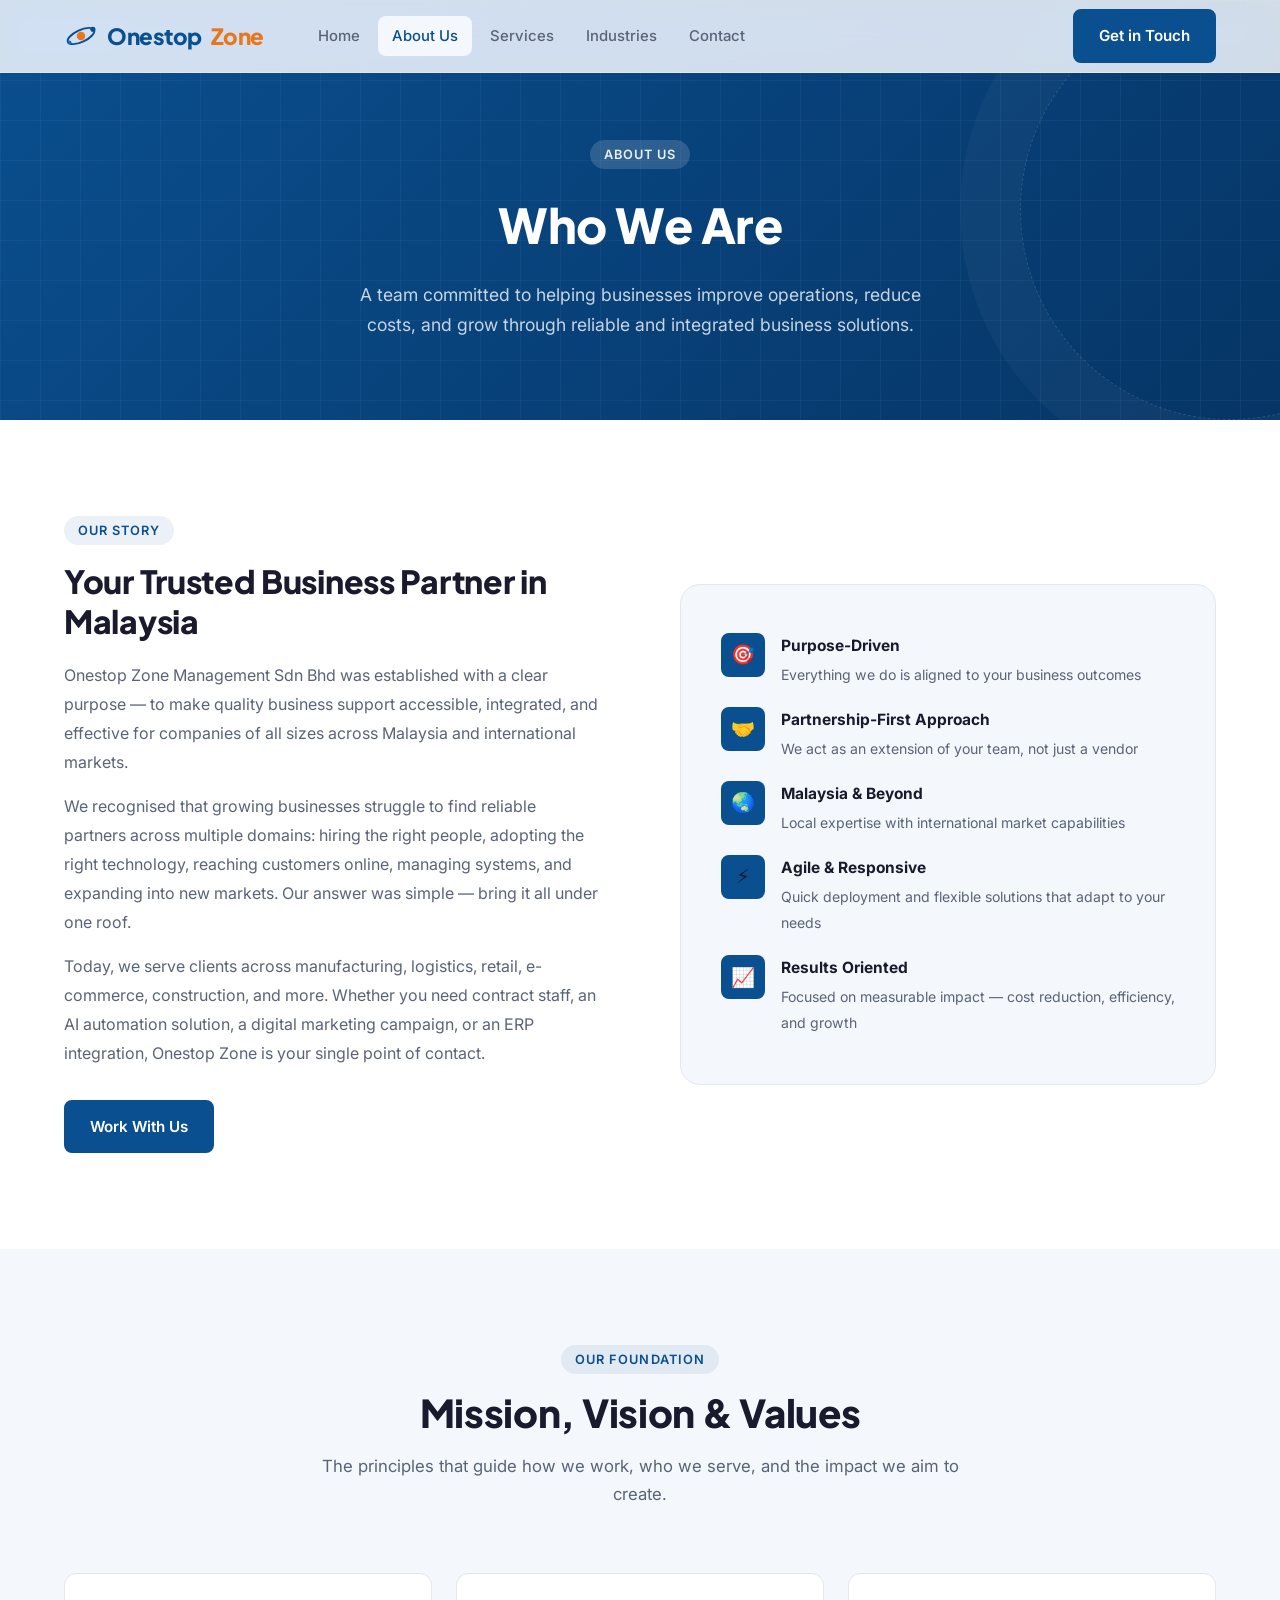
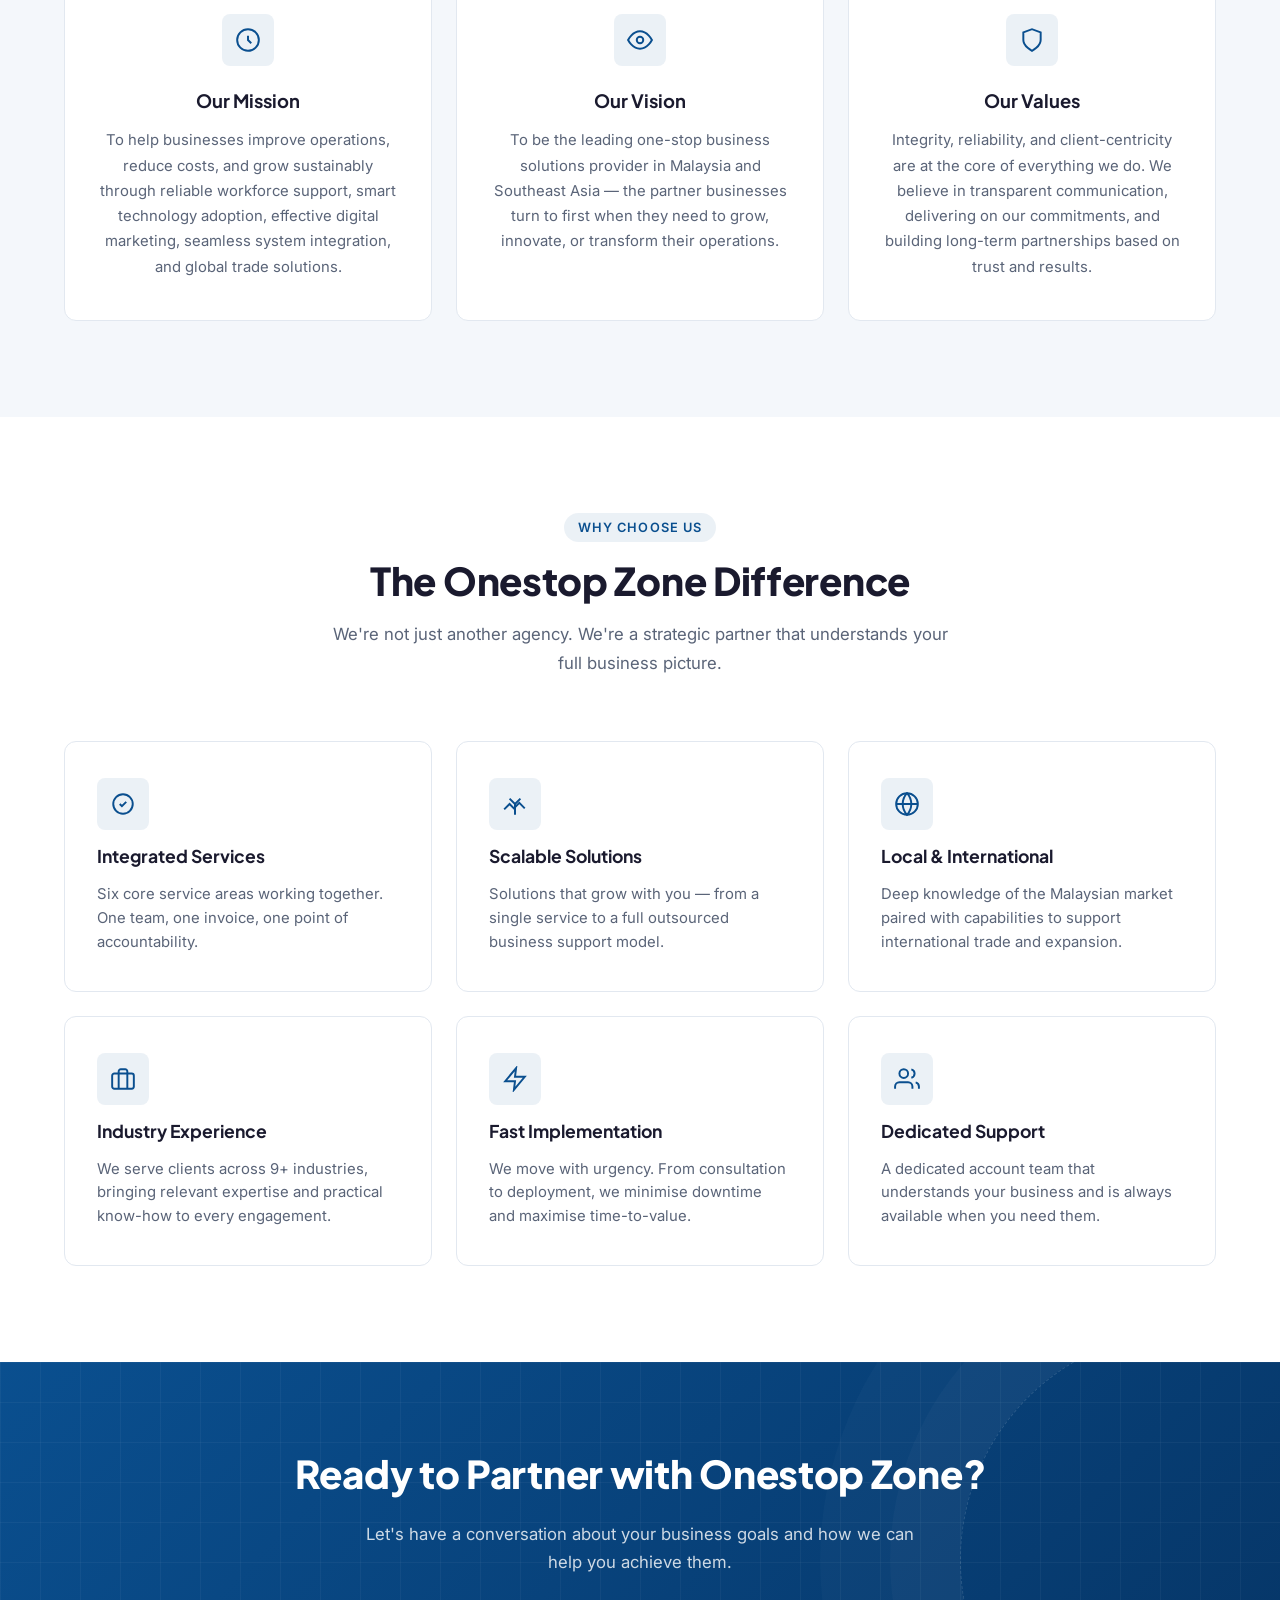
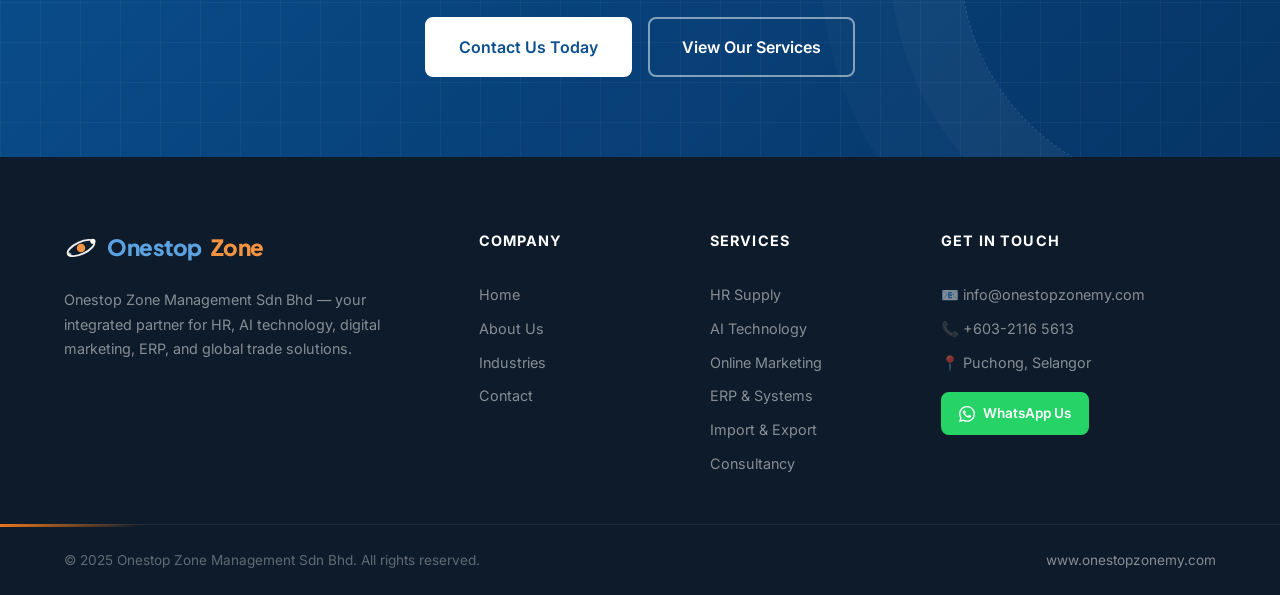
==== commit 174f6d68: "Redesign v2: split hero with orbit visual, floating stats, bento services, process strip - Split asy" ====
--- a/about.html
+++ b/about.html
@@ -9,7 +9,7 @@
   <link rel="stylesheet" href="css/style.css" />
   <link rel="preconnect" href="https://fonts.googleapis.com" />
   <link rel="preconnect" href="https://fonts.gstatic.com" crossorigin />
-  <link href="https://fonts.googleapis.com/css2?family=Inter:wght@300;400;500;600;700;800&display=swap" rel="stylesheet" />
+  <link href="https://fonts.googleapis.com/css2?family=Inter:wght@300;400;500;600;700;800&family=Plus+Jakarta+Sans:wght@600;700;800&display=swap" rel="stylesheet" />
 </head>
 <body>
 
--- a/css/style.css
+++ b/css/style.css
@@ -27,6 +27,7 @@
   --radius-lg: 20px;
   --transition: 0.25s ease;
   --font: 'Inter', system-ui, sans-serif;
+  --font-display: 'Plus Jakarta Sans', 'Inter', system-ui, sans-serif;
 }
 
 *, *::before, *::after { box-sizing: border-box; margin: 0; padding: 0; }
@@ -130,10 +131,11 @@
   position: fixed;
   top: 0; left: 0; right: 0;
   z-index: 1000;
-  background: rgba(255,255,255,0.97);
-  backdrop-filter: blur(12px);
+  background: rgba(255,255,255,0.82);
+  backdrop-filter: blur(16px) saturate(160%);
+  -webkit-backdrop-filter: blur(16px) saturate(160%);
   border-bottom: 1px solid var(--border);
-  transition: box-shadow var(--transition);
+  transition: box-shadow var(--transition), background var(--transition);
 }
 
 .navbar.scrolled {
@@ -1458,3 +1460,423 @@
   .hero h1 { font-size: 1.8rem; }
   .stat-number { font-size: 1.5rem; }
 }
+
+/* =============================================
+   V2 REDESIGN — Split hero, orbit visuals, bento
+   ============================================= */
+
+h1, h2, h3, .logo, .stat-number, .process-num {
+  font-family: var(--font-display);
+}
+
+/* ---- Buttons ---- */
+.btn-accent {
+  background: var(--accent);
+  color: var(--white);
+  border: 2px solid var(--accent);
+}
+.btn-accent:hover {
+  background: var(--accent-light);
+  border-color: var(--accent-light);
+  color: var(--white);
+  transform: translateY(-2px);
+  box-shadow: 0 8px 24px rgba(232,118,26,.35);
+}
+
+/* ---- Split hero ---- */
+.hero.hero-split {
+  min-height: 90vh;
+  padding: 140px 24px 150px;
+}
+
+.hero-grid {
+  position: relative;
+  z-index: 1;
+  display: grid;
+  grid-template-columns: 1.05fr 0.95fr;
+  gap: 48px;
+  align-items: center;
+  width: 100%;
+}
+
+.hero-copy {
+  text-align: left;
+  max-width: 600px;
+}
+
+.hero-split .hero-sub {
+  margin: 0 0 36px;
+}
+
+.hero-split .hero-actions {
+  justify-content: flex-start;
+}
+
+.hero-trust {
+  display: flex;
+  align-items: center;
+  flex-wrap: wrap;
+  gap: 10px 18px;
+  margin-top: 44px;
+  font-size: 0.85rem;
+  color: rgba(255,255,255,.65);
+}
+.hero-trust-label {
+  font-size: 0.72rem;
+  text-transform: uppercase;
+  letter-spacing: 0.12em;
+  color: rgba(255,255,255,.45);
+  font-weight: 600;
+}
+
+/* ---- Orbit visual ---- */
+.hero-visual {
+  display: flex;
+  align-items: center;
+  justify-content: center;
+}
+
+.orbit-stage {
+  position: relative;
+  width: 460px;
+  height: 460px;
+  max-width: 100%;
+}
+
+.orbit-ring {
+  position: absolute;
+  top: 50%;
+  left: 50%;
+  border-radius: 50%;
+  border: 1.5px dashed rgba(255,255,255,.22);
+}
+.ring-outer {
+  width: 440px;
+  height: 440px;
+  margin: -220px 0 0 -220px;
+  animation: spin-slow 60s linear infinite;
+}
+.ring-inner {
+  width: 280px;
+  height: 280px;
+  margin: -140px 0 0 -140px;
+  border-color: rgba(245,147,64,.35);
+  animation: spin-slow 40s linear infinite reverse;
+}
+
+.orbit-core {
+  position: absolute;
+  top: 50%;
+  left: 50%;
+  transform: translate(-50%, -50%);
+  width: 150px;
+  height: 150px;
+  background: rgba(255,255,255,.06);
+  border: 1px solid rgba(255,255,255,.15);
+  border-radius: 50%;
+  display: flex;
+  align-items: center;
+  justify-content: center;
+  backdrop-filter: blur(6px);
+  animation: core-pulse 5s ease-in-out infinite;
+}
+.orbit-core svg {
+  width: 84px;
+  height: 84px;
+}
+
+.orbit-chip {
+  position: absolute;
+  background: rgba(255,255,255,.95);
+  color: var(--text);
+  font-size: 0.8rem;
+  font-weight: 600;
+  padding: 8px 14px;
+  border-radius: 100px;
+  box-shadow: 0 8px 24px rgba(0,0,0,.25);
+  white-space: nowrap;
+  animation: bob 4s ease-in-out infinite;
+}
+.oc-1 { top: 4%;  left: 50%; transform: translateX(-50%); animation-delay: 0s; }
+.oc-2 { top: 24%; right: -4%; animation-delay: 0.6s; }
+.oc-3 { bottom: 22%; right: -2%; animation-delay: 1.2s; }
+.oc-4 { bottom: 2%; left: 50%; transform: translateX(-50%); animation-delay: 1.8s; }
+.oc-5 { bottom: 24%; left: -6%; animation-delay: 2.4s; }
+.oc-6 { top: 22%; left: -4%; animation-delay: 3s; }
+
+@keyframes spin-slow {
+  from { transform: rotate(0deg); }
+  to   { transform: rotate(360deg); }
+}
+@keyframes bob {
+  0%, 100% { margin-top: 0; }
+  50%      { margin-top: -10px; }
+}
+@keyframes core-pulse {
+  0%, 100% { box-shadow: 0 0 0 0 rgba(245,147,64,.25); }
+  50%      { box-shadow: 0 0 0 24px rgba(245,147,64,0); }
+}
+
+/* ---- Floating stats card ---- */
+.stats-bar.stats-float {
+  background: transparent;
+  padding: 0;
+  position: relative;
+  z-index: 5;
+  margin-top: -76px;
+}
+.stats-card {
+  background: var(--white);
+  border: 1px solid var(--border);
+  border-radius: var(--radius-lg);
+  box-shadow: var(--shadow-lg);
+  display: grid;
+  grid-template-columns: repeat(4, 1fr);
+  gap: 24px;
+  padding: 40px 32px;
+  text-align: center;
+}
+.stats-float .stat-number {
+  color: var(--primary);
+  font-size: 2.2rem;
+}
+.stats-float .stat-label {
+  color: var(--text-muted);
+}
+.stats-float .stat-item:not(:first-child) {
+  border-left: 1px solid var(--border);
+}
+
+/* ---- Bento services ---- */
+.services-grid.bento {
+  grid-template-columns: repeat(4, 1fr);
+}
+.services-grid.bento .service-card.featured {
+  grid-column: span 2;
+  padding: 44px 40px;
+  background: linear-gradient(145deg, var(--white) 60%, rgba(10,79,143,.05) 100%);
+}
+.services-grid.bento .service-card.featured h3 {
+  font-size: 1.3rem;
+}
+.services-grid.bento .service-card::before {
+  top: 0; left: 0;
+  width: 100%;
+  height: 4px;
+  background: var(--accent);
+  transform: scaleX(0);
+  transform-origin: left;
+}
+.services-grid.bento .service-card:hover::before {
+  transform: scaleX(1);
+}
+.services-grid.bento .service-card:hover {
+  border-color: var(--accent);
+}
+
+/* ---- Process strip ---- */
+.process {
+  background: var(--white);
+}
+.process-strip {
+  position: relative;
+  display: grid;
+  grid-template-columns: repeat(4, 1fr);
+  gap: 32px;
+}
+.process-strip::before {
+  content: '';
+  position: absolute;
+  top: 28px;
+  left: 12%;
+  right: 12%;
+  height: 2px;
+  background: repeating-linear-gradient(90deg, var(--border) 0 8px, transparent 8px 16px);
+}
+.process-step {
+  position: relative;
+  text-align: center;
+  padding: 0 12px;
+}
+.process-num {
+  position: relative;
+  z-index: 1;
+  width: 56px;
+  height: 56px;
+  margin: 0 auto 20px;
+  background: linear-gradient(135deg, var(--accent) 0%, var(--accent-light) 100%);
+  color: var(--white);
+  border-radius: 50%;
+  display: flex;
+  align-items: center;
+  justify-content: center;
+  font-size: 1.3rem;
+  font-weight: 800;
+  box-shadow: 0 8px 20px rgba(232,118,26,.35), 0 0 0 8px var(--white);
+}
+.process-step h3 {
+  font-size: 1.1rem;
+  font-weight: 700;
+  margin-bottom: 8px;
+}
+.process-step p {
+  font-size: 0.9rem;
+  color: var(--text-muted);
+  line-height: 1.65;
+}
+
+/* ---- Why-us orbit visual ---- */
+.why-orbit {
+  position: relative;
+  height: 460px;
+}
+.wo-ring {
+  position: absolute;
+  top: 50%;
+  left: 50%;
+  border-radius: 50%;
+  border: 1.5px dashed rgba(10,79,143,.18);
+}
+.wo-ring-1 { width: 180px; height: 180px; margin: -90px 0 0 -90px; }
+.wo-ring-2 { width: 300px; height: 300px; margin: -150px 0 0 -150px; animation: spin-slow 50s linear infinite; }
+.wo-ring-3 { width: 420px; height: 420px; margin: -210px 0 0 -210px; border-color: rgba(232,118,26,.2); }
+
+.wo-core {
+  position: absolute;
+  top: 50%;
+  left: 50%;
+  transform: translate(-50%, -50%);
+  width: 120px;
+  height: 120px;
+  background: var(--white);
+  border: 1px solid var(--border);
+  border-radius: 50%;
+  box-shadow: var(--shadow-lg);
+  display: flex;
+  align-items: center;
+  justify-content: center;
+}
+.wo-core svg { width: 70px; height: 70px; }
+
+.wo-dot {
+  position: absolute;
+  width: 48px;
+  height: 48px;
+  background: var(--white);
+  border: 1px solid var(--border);
+  border-radius: 50%;
+  box-shadow: var(--shadow);
+  display: flex;
+  align-items: center;
+  justify-content: center;
+  font-size: 1.25rem;
+  animation: bob 4.5s ease-in-out infinite;
+}
+.wd-1 { top: 3%;  left: 46%; animation-delay: 0s; }
+.wd-2 { top: 22%; right: 8%; animation-delay: 0.7s; }
+.wd-3 { bottom: 18%; right: 12%; animation-delay: 1.4s; }
+.wd-4 { bottom: 2%; left: 44%; animation-delay: 2.1s; }
+.wd-5 { bottom: 20%; left: 10%; animation-delay: 2.8s; }
+.wd-6 { top: 20%; left: 7%; animation-delay: 3.5s; }
+
+/* ---- Testimonials asymmetric ---- */
+.testimonials-grid.asym {
+  grid-template-columns: 1.35fr 1fr;
+  grid-auto-rows: 1fr;
+}
+.testimonials-grid.asym .testimonial-card.featured {
+  grid-row: span 2;
+  padding: 48px 44px;
+  justify-content: center;
+  background: linear-gradient(160deg, var(--bg-soft) 70%, rgba(10,79,143,.06) 100%);
+}
+.testimonials-grid.asym .testimonial-card.featured > p {
+  font-size: 1.08rem;
+  flex: 0 1 auto;
+}
+.testimonial-quote {
+  font-family: Georgia, serif;
+  font-size: 4.5rem;
+  line-height: 0.6;
+  color: var(--accent);
+  margin-bottom: 4px;
+}
+.testimonials-grid.asym .testimonial-card.featured::before {
+  content: none;
+}
+
+/* ---- CTA banner orbit rings ---- */
+.cta-banner::after {
+  content: '';
+  position: absolute;
+  top: 50%;
+  right: -140px;
+  width: 460px;
+  height: 460px;
+  transform: translateY(-50%);
+  border: 1.5px dashed rgba(255,255,255,.14);
+  border-radius: 50%;
+  box-shadow: 0 0 0 70px rgba(255,255,255,.025), 0 0 0 140px rgba(255,255,255,.02);
+  pointer-events: none;
+}
+
+/* ---- Inner page hero rings ---- */
+.page-hero::after {
+  content: '';
+  position: absolute;
+  top: 50%;
+  right: -160px;
+  width: 420px;
+  height: 420px;
+  transform: translateY(-50%);
+  border: 1.5px dashed rgba(255,255,255,.14);
+  border-radius: 50%;
+  box-shadow: 0 0 0 60px rgba(255,255,255,.03);
+  pointer-events: none;
+}
+
+/* ---- Footer accent ---- */
+.footer-bottom {
+  position: relative;
+}
+.footer-bottom::before {
+  content: '';
+  position: absolute;
+  top: -1px;
+  left: 0;
+  width: 140px;
+  height: 3px;
+  background: linear-gradient(90deg, var(--accent), transparent);
+}
+
+/* ---- V2 responsive ---- */
+@media (max-width: 1024px) {
+  .hero-grid { grid-template-columns: 1fr; text-align: center; }
+  .hero-copy { max-width: 640px; margin: 0 auto; text-align: center; }
+  .hero-split .hero-actions { justify-content: center; }
+  .hero-trust { justify-content: center; }
+  .hero-visual { display: none; }
+  .services-grid.bento { grid-template-columns: repeat(2, 1fr); }
+  .services-grid.bento .service-card.featured { grid-column: span 2; }
+  .process-strip { grid-template-columns: repeat(2, 1fr); gap: 40px 24px; }
+  .process-strip::before { display: none; }
+  .testimonials-grid.asym { grid-template-columns: 1fr; grid-auto-rows: auto; }
+  .testimonials-grid.asym .testimonial-card.featured { grid-row: auto; }
+}
+
+@media (max-width: 768px) {
+  .hero.hero-split { min-height: auto; padding: 130px 24px 130px; }
+  .stats-card { grid-template-columns: repeat(2, 1fr); padding: 28px 20px; }
+  .stats-float .stat-item:not(:first-child) { border-left: none; }
+  .stats-float .stat-item:nth-child(even) { border-left: 1px solid var(--border); }
+  .services-grid.bento { grid-template-columns: 1fr; }
+  .services-grid.bento .service-card.featured { grid-column: auto; }
+  .process-strip { grid-template-columns: 1fr; }
+}
+
+@media (prefers-reduced-motion: reduce) {
+  .orbit-ring, .ring-inner, .wo-ring-2, .visual-orb { animation: none; }
+  .orbit-chip, .wo-dot { animation: none; }
+  .orbit-core { animation: none; }
+  html { scroll-behavior: auto; }
+}
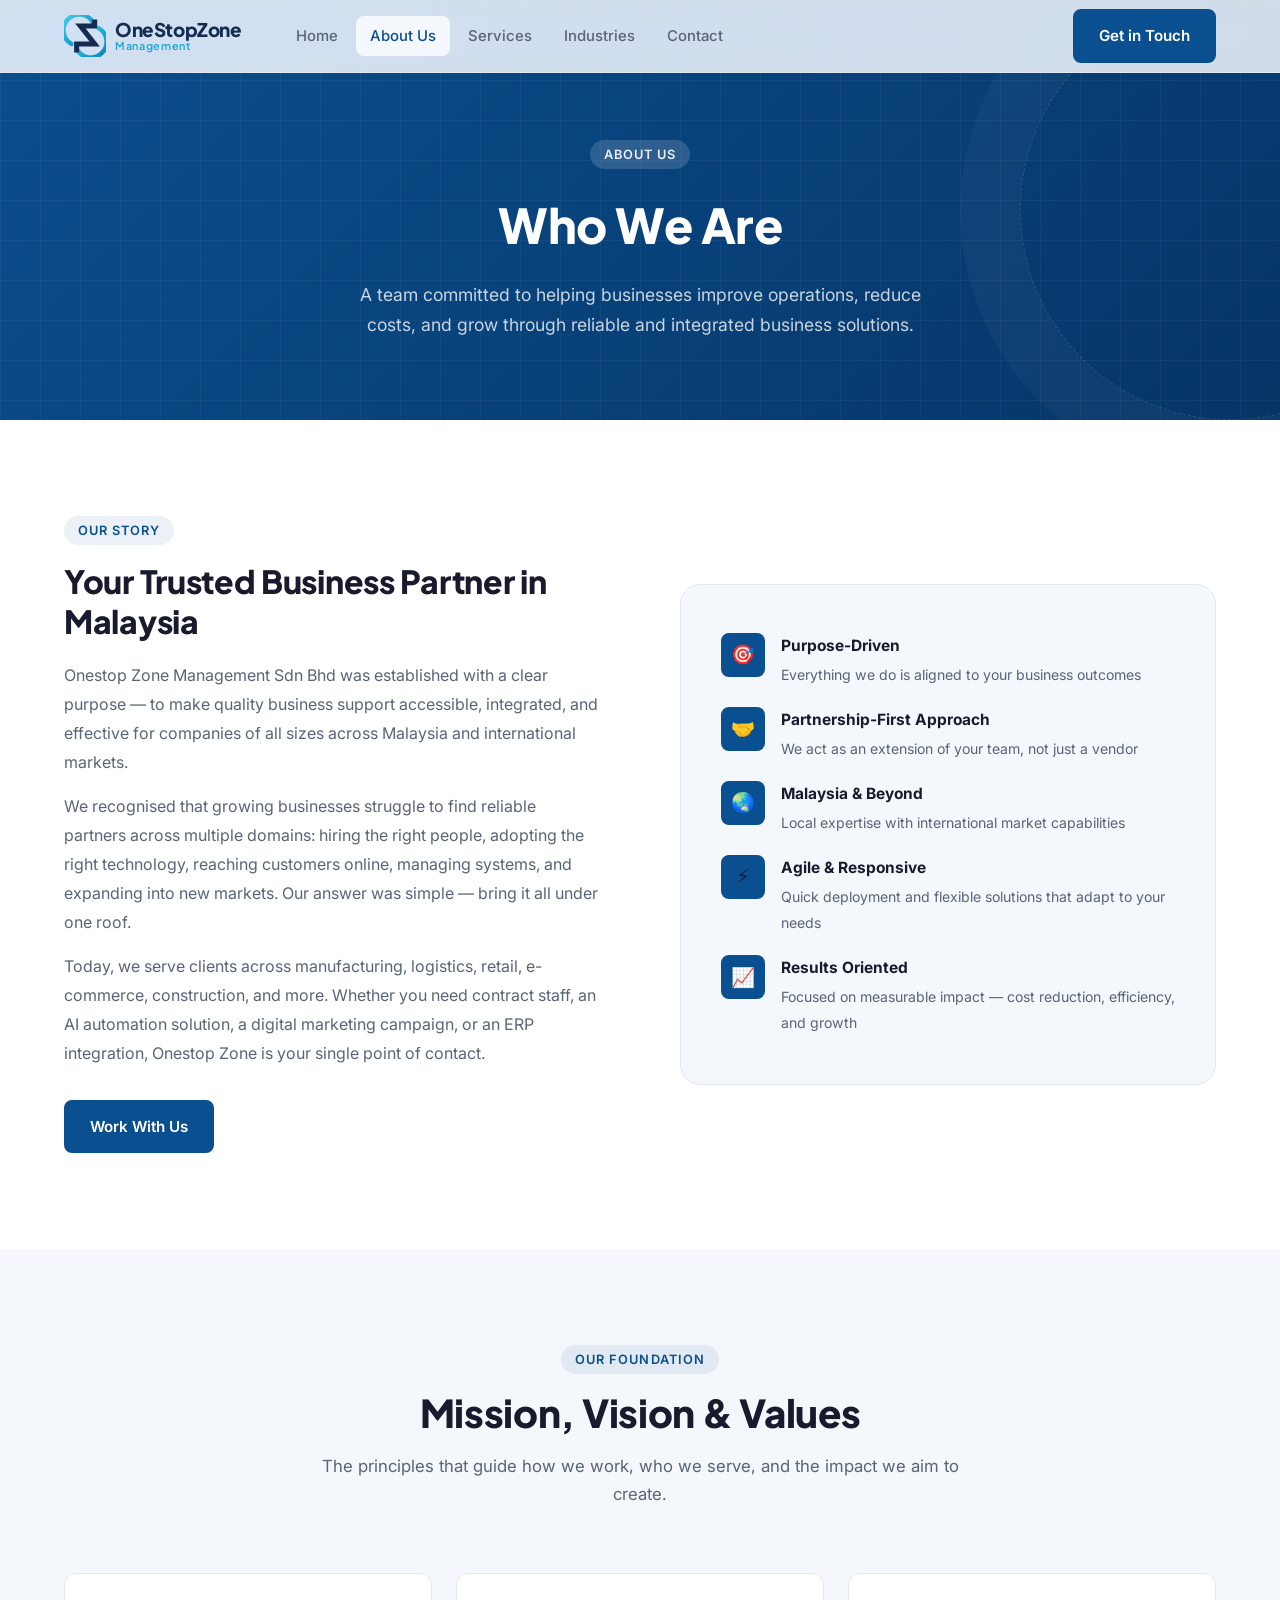
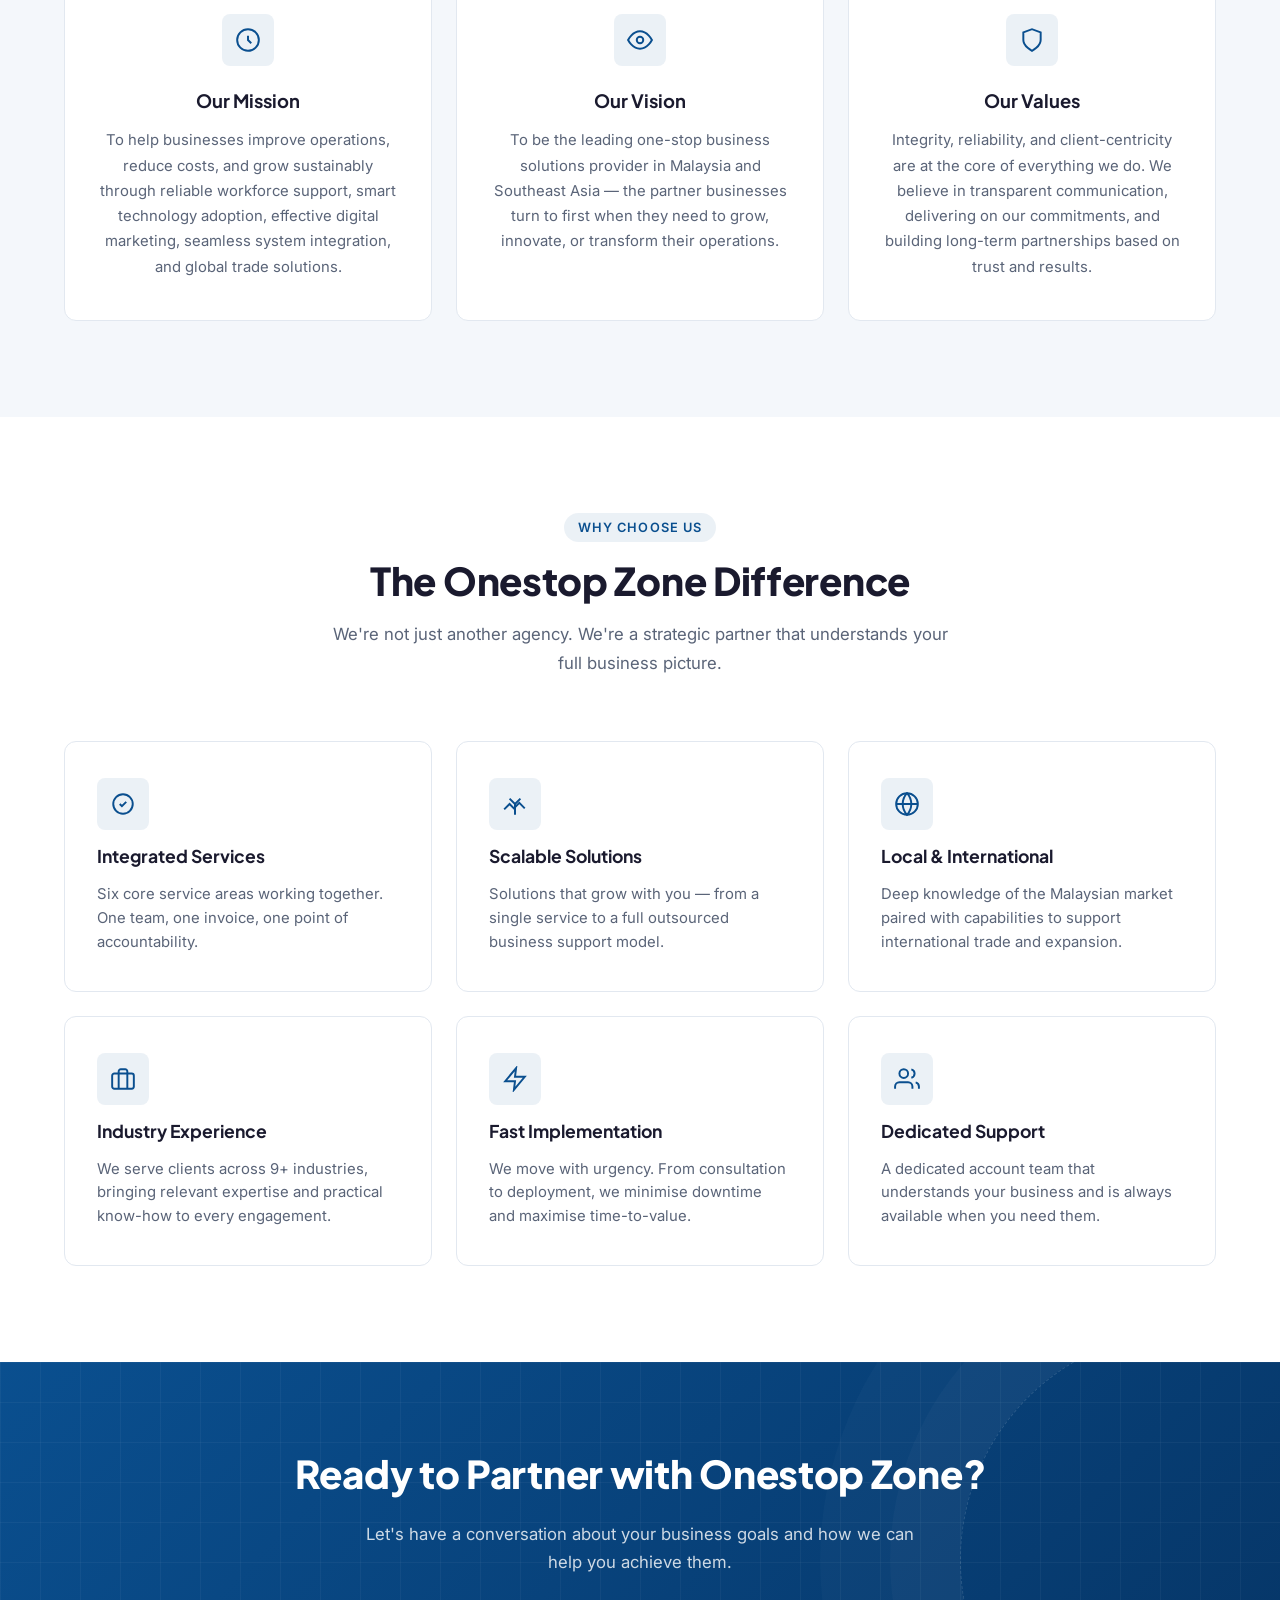
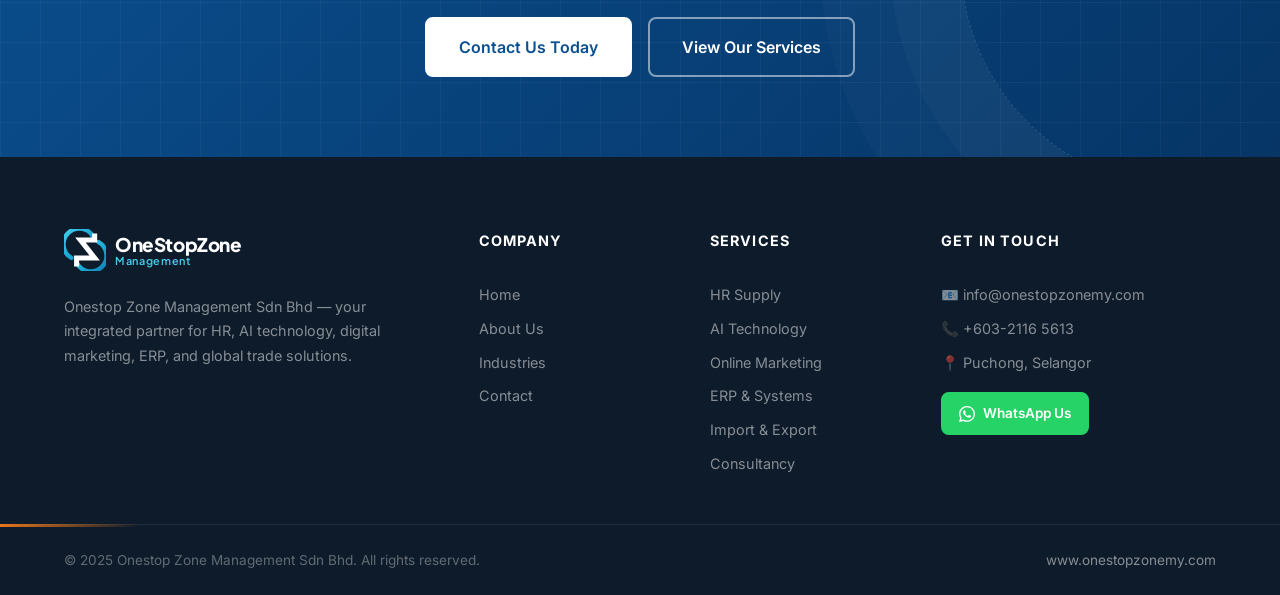
==== commit 8548d6d5: "Replace logo with official OneStopZone Management mark (SVG recreation) - New OSZ monogram: cyan gra" ====
--- a/about.html
+++ b/about.html
@@ -16,8 +16,8 @@
   <header class="navbar" id="navbar">
     <div class="container nav-inner">
       <a href="index.html" class="logo">
-        <svg class="logo-mark" viewBox="0 0 80 80" xmlns="http://www.w3.org/2000/svg" aria-hidden="true"><ellipse cx="40" cy="40" rx="34" ry="14" fill="none" stroke="#0a4f8f" stroke-width="4.5" transform="rotate(-25 40 40)"/><circle cx="40" cy="40" r="10" fill="#e8761a"/><circle cx="68" cy="24" r="6" fill="#0a4f8f"/><circle cx="13" cy="55" r="4.5" fill="#1a6bb5"/></svg>
-        <span class="logo-primary">Onestop</span><span class="logo-accent">Zone</span>
+        <svg class="logo-mark" viewBox="0 0 200 200" xmlns="http://www.w3.org/2000/svg" aria-hidden="true"><defs><linearGradient id="ozg1" x1="0" y1="0" x2="1" y2="1"><stop offset="0%" stop-color="#45cfee"/><stop offset="55%" stop-color="#1aa7d4"/><stop offset="100%" stop-color="#0e7fb5"/></linearGradient></defs><path d="M 137.5 35.1 A 75 75 0 1 0 35.1 137.5" fill="none" stroke="url(#ozg1)" stroke-width="21" stroke-linecap="round"/><path d="M 62.5 164.9 A 75 75 0 1 0 164.9 62.5" fill="none" stroke="url(#ozg1)" stroke-width="21" stroke-linecap="round"/><polyline points="146,22 146,52 78,52 146,138 60,138 60,178" fill="none" stroke="#152c52" stroke-width="24" stroke-linejoin="miter"/></svg>
+        <span class="logo-text"><span class="logo-primary">OneStopZone</span><span class="logo-sub">Management</span></span>
       </a>
       <nav class="nav-links" id="nav-links">
         <a href="index.html">Home</a>
@@ -198,8 +198,8 @@
     <div class="container footer-grid">
       <div class="footer-brand">
         <a href="index.html" class="logo logo-light">
-          <svg class="logo-mark" viewBox="0 0 80 80" xmlns="http://www.w3.org/2000/svg" aria-hidden="true"><ellipse cx="40" cy="40" rx="34" ry="14" fill="none" stroke="rgba(255,255,255,0.92)" stroke-width="4.5" transform="rotate(-25 40 40)"/><circle cx="40" cy="40" r="10" fill="#f59340"/><circle cx="68" cy="24" r="6" fill="#ffffff"/><circle cx="13" cy="55" r="4.5" fill="rgba(255,255,255,0.65)"/></svg>
-          <span class="logo-primary">Onestop</span><span class="logo-accent">Zone</span>
+          <svg class="logo-mark" viewBox="0 0 200 200" xmlns="http://www.w3.org/2000/svg" aria-hidden="true"><defs><linearGradient id="ozg2" x1="0" y1="0" x2="1" y2="1"><stop offset="0%" stop-color="#45cfee"/><stop offset="55%" stop-color="#1aa7d4"/><stop offset="100%" stop-color="#0e7fb5"/></linearGradient></defs><path d="M 137.5 35.1 A 75 75 0 1 0 35.1 137.5" fill="none" stroke="url(#ozg2)" stroke-width="21" stroke-linecap="round"/><path d="M 62.5 164.9 A 75 75 0 1 0 164.9 62.5" fill="none" stroke="url(#ozg2)" stroke-width="21" stroke-linecap="round"/><polyline points="146,22 146,52 78,52 146,138 60,138 60,178" fill="none" stroke="#ffffff" stroke-width="24" stroke-linejoin="miter"/></svg>
+          <span class="logo-text"><span class="logo-primary">OneStopZone</span><span class="logo-sub">Management</span></span>
         </a>
         <p>Onestop Zone Management Sdn Bhd — your integrated partner for HR, AI technology, digital marketing, ERP, and global trade solutions.</p>
       </div>
--- a/css/style.css
+++ b/css/style.css
@@ -1880,3 +1880,29 @@
   .orbit-core { animation: none; }
   html { scroll-behavior: auto; }
 }
+
+/* =============================================
+   OSZ BRAND LOGO (official mark)
+   ============================================= */
+
+.logo-mark { width: 42px; height: 42px; }
+.logo-text {
+  display: flex;
+  flex-direction: column;
+  line-height: 1.12;
+}
+.logo-primary {
+  color: #152c52;
+  font-size: 1.18rem;
+  letter-spacing: -0.4px;
+}
+.logo-sub {
+  font-size: 0.68rem;
+  font-weight: 600;
+  color: #1aa7d4;
+  letter-spacing: 0.06em;
+}
+.footer-brand .logo-light .logo-primary { color: #ffffff; }
+.footer-brand .logo-light .logo-sub { color: #45cfee; }
+.orbit-core .core-mark { width: 88px; height: 88px; }
+.wo-core .core-mark { width: 72px; height: 72px; }
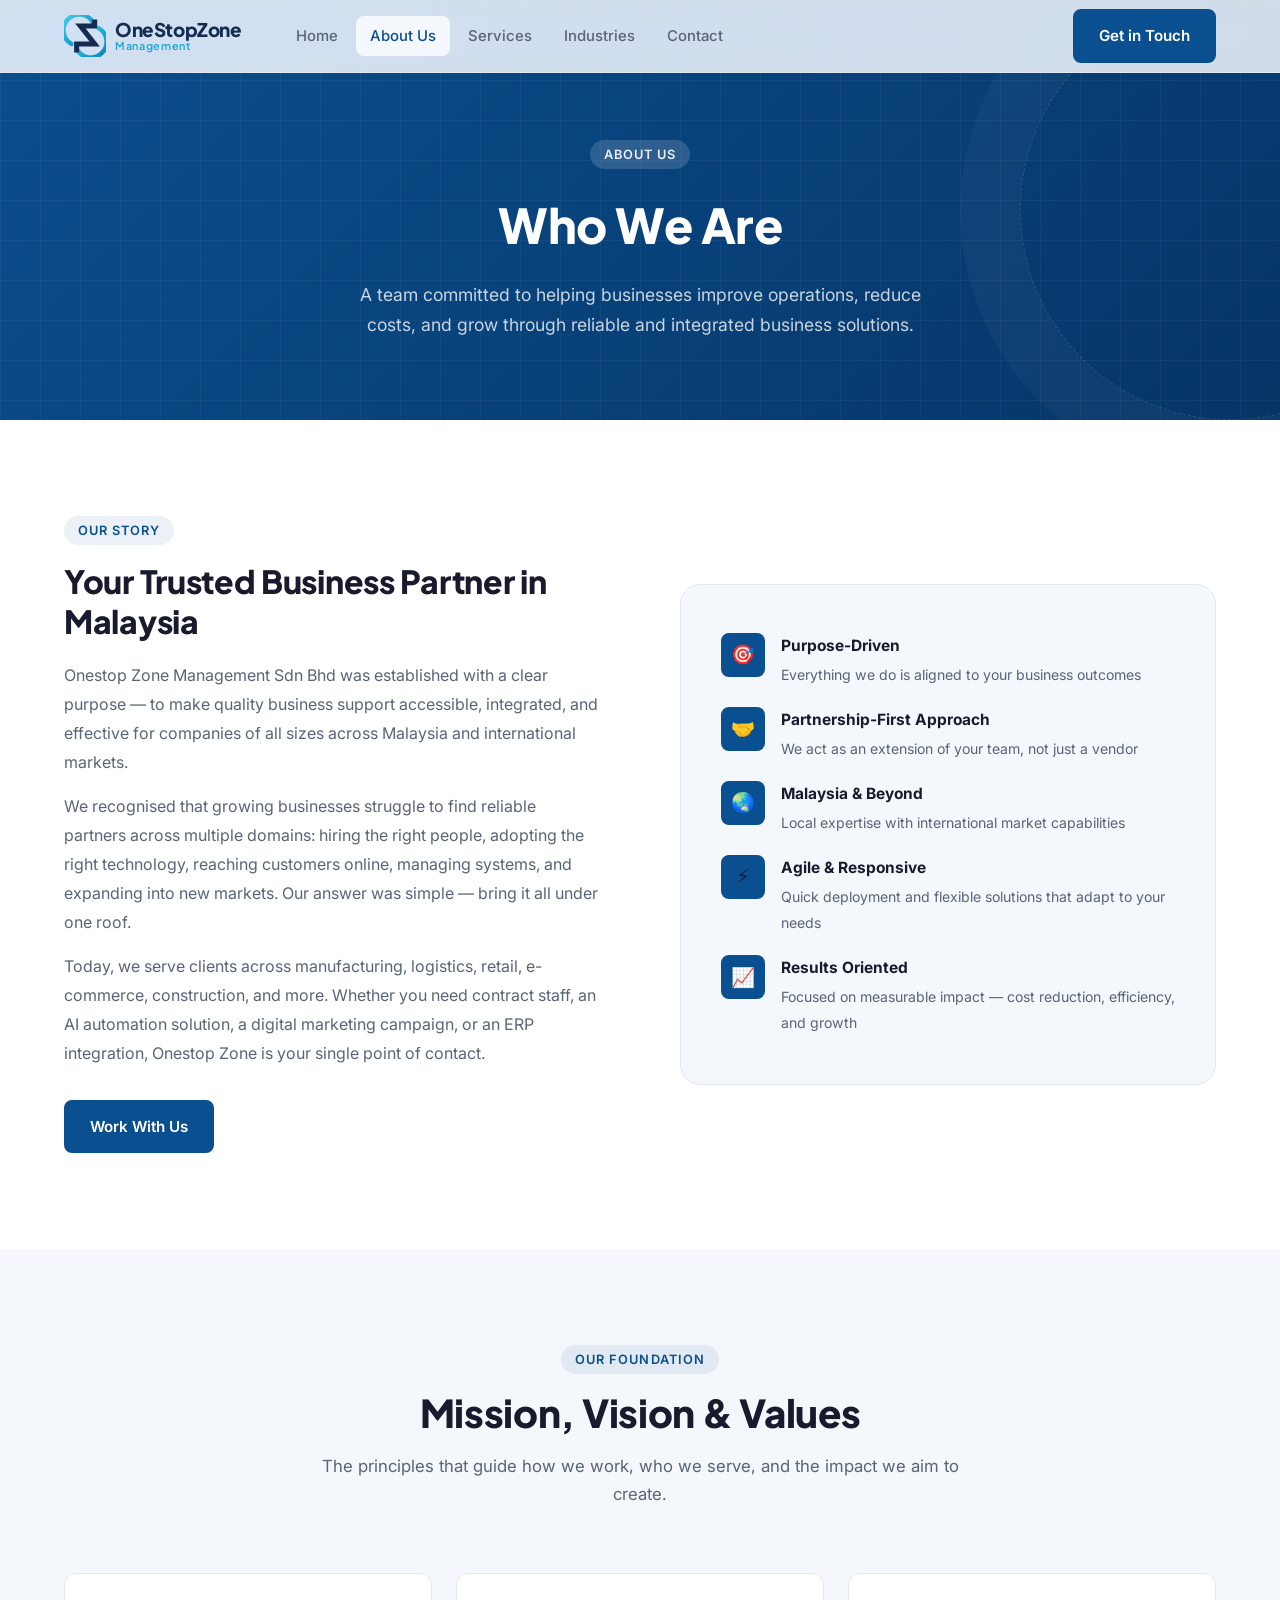
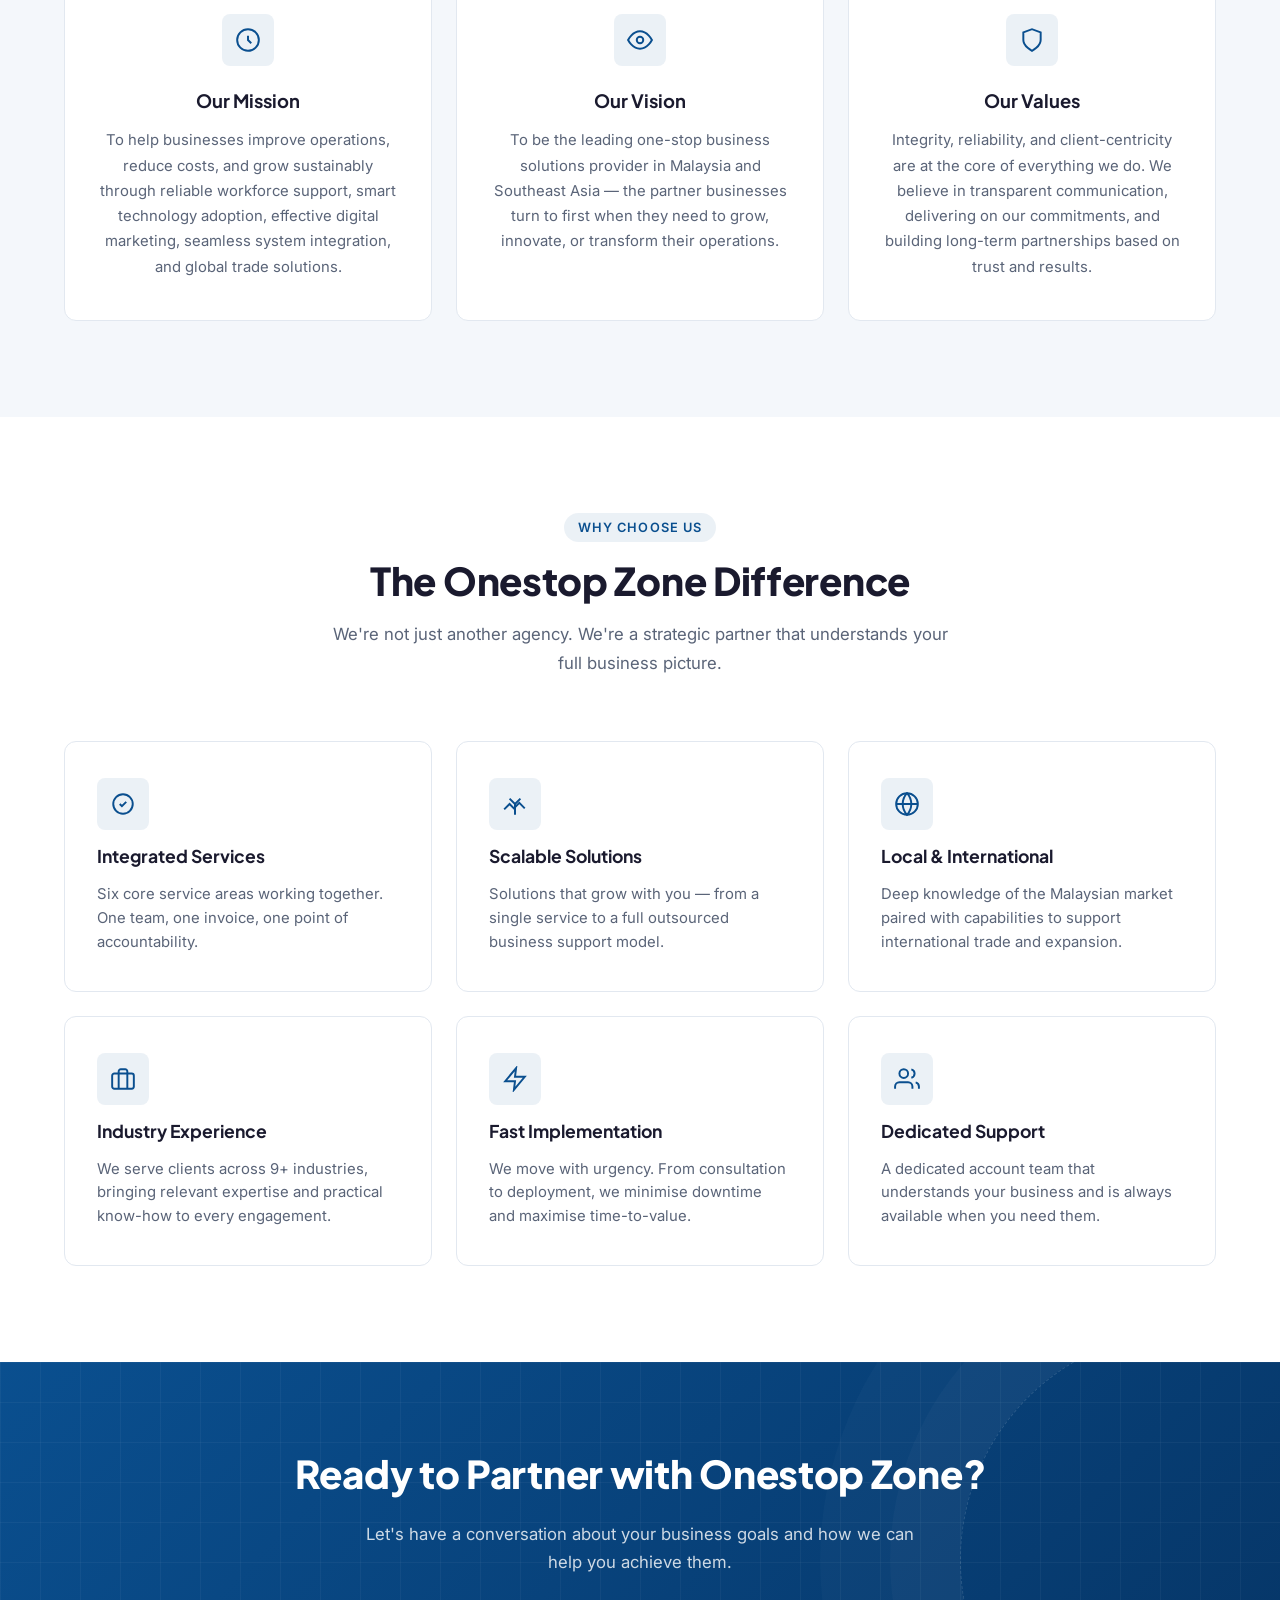
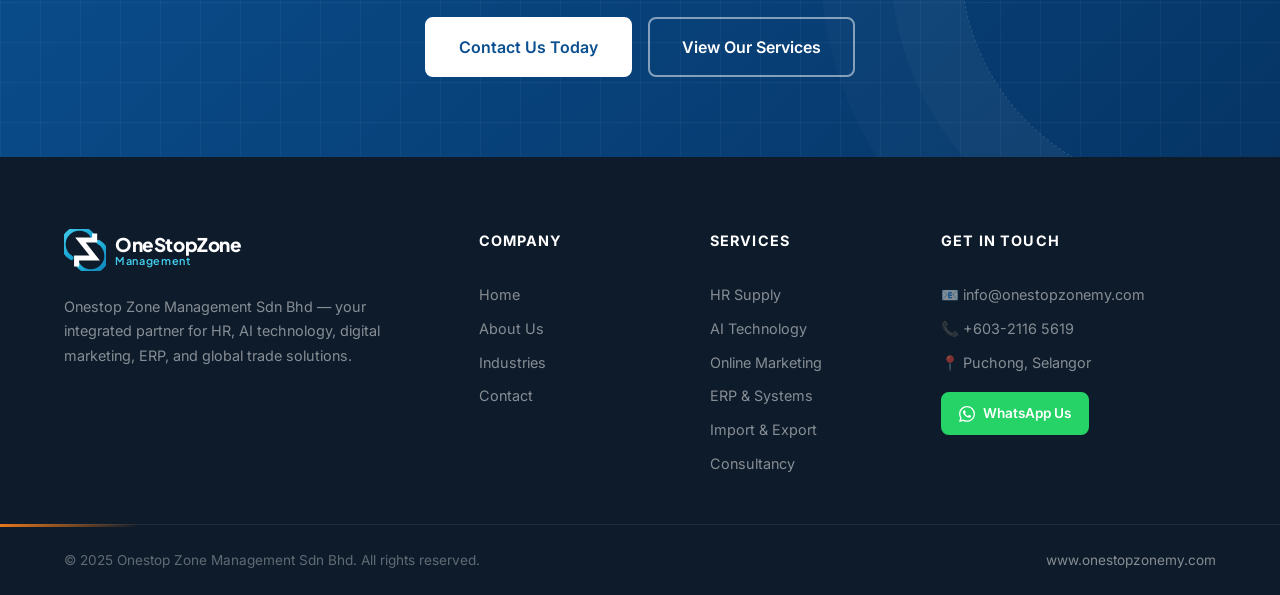
==== commit f43972d2: "Update phone number to 03-2116 5619 Co-Authored-By: Claude Fable 5 <noreply@anthropic.com>" ====
--- a/about.html
+++ b/about.html
@@ -15,18 +15,18 @@
 
   <header class="navbar" id="navbar">
     <div class="container nav-inner">
-      <a href="index.html" class="logo">
+      <a href="/" class="logo">
         <svg class="logo-mark" viewBox="0 0 200 200" xmlns="http://www.w3.org/2000/svg" aria-hidden="true"><defs><linearGradient id="ozg1" x1="0" y1="0" x2="1" y2="1"><stop offset="0%" stop-color="#45cfee"/><stop offset="55%" stop-color="#1aa7d4"/><stop offset="100%" stop-color="#0e7fb5"/></linearGradient></defs><path d="M 137.5 35.1 A 75 75 0 1 0 35.1 137.5" fill="none" stroke="url(#ozg1)" stroke-width="21" stroke-linecap="round"/><path d="M 62.5 164.9 A 75 75 0 1 0 164.9 62.5" fill="none" stroke="url(#ozg1)" stroke-width="21" stroke-linecap="round"/><polyline points="146,22 146,52 78,52 146,138 60,138 60,178" fill="none" stroke="#152c52" stroke-width="24" stroke-linejoin="miter"/></svg>
         <span class="logo-text"><span class="logo-primary">OneStopZone</span><span class="logo-sub">Management</span></span>
       </a>
       <nav class="nav-links" id="nav-links">
-        <a href="index.html">Home</a>
-        <a href="about.html" class="active">About Us</a>
-        <a href="services.html">Services</a>
-        <a href="industries.html">Industries</a>
-        <a href="contact.html">Contact</a>
+        <a href="/">Home</a>
+        <a href="/about" class="active">About Us</a>
+        <a href="/services">Services</a>
+        <a href="/industries">Industries</a>
+        <a href="/contact">Contact</a>
       </nav>
-      <a href="contact.html" class="btn btn-primary nav-cta">Get in Touch</a>
+      <a href="/contact" class="btn btn-primary nav-cta">Get in Touch</a>
       <button class="hamburger" id="hamburger" aria-label="Toggle menu">
         <span></span><span></span><span></span>
       </button>
@@ -51,7 +51,7 @@
         <p>Onestop Zone Management Sdn Bhd was established with a clear purpose — to make quality business support accessible, integrated, and effective for companies of all sizes across Malaysia and international markets.</p>
         <p>We recognised that growing businesses struggle to find reliable partners across multiple domains: hiring the right people, adopting the right technology, reaching customers online, managing systems, and expanding into new markets. Our answer was simple — bring it all under one roof.</p>
         <p>Today, we serve clients across manufacturing, logistics, retail, e-commerce, construction, and more. Whether you need contract staff, an AI automation solution, a digital marketing campaign, or an ERP integration, Onestop Zone is your single point of contact.</p>
-        <a href="contact.html" class="btn btn-primary" style="margin-top:16px">Work With Us</a>
+        <a href="/contact" class="btn btn-primary" style="margin-top:16px">Work With Us</a>
       </div>
       <div class="about-visual">
         <div class="about-feature">
@@ -188,8 +188,8 @@
       <h2>Ready to Partner with Onestop Zone?</h2>
       <p>Let's have a conversation about your business goals and how we can help you achieve them.</p>
       <div class="cta-actions">
-        <a href="contact.html" class="btn btn-white btn-lg">Contact Us Today</a>
-        <a href="services.html" class="btn btn-outline btn-lg" style="color:#fff;border-color:rgba(255,255,255,.5)">View Our Services</a>
+        <a href="/contact" class="btn btn-white btn-lg">Contact Us Today</a>
+        <a href="/services" class="btn btn-outline btn-lg" style="color:#fff;border-color:rgba(255,255,255,.5)">View Our Services</a>
       </div>
     </div>
   </section>
@@ -197,7 +197,7 @@
   <footer class="footer">
     <div class="container footer-grid">
       <div class="footer-brand">
-        <a href="index.html" class="logo logo-light">
+        <a href="/" class="logo logo-light">
           <svg class="logo-mark" viewBox="0 0 200 200" xmlns="http://www.w3.org/2000/svg" aria-hidden="true"><defs><linearGradient id="ozg2" x1="0" y1="0" x2="1" y2="1"><stop offset="0%" stop-color="#45cfee"/><stop offset="55%" stop-color="#1aa7d4"/><stop offset="100%" stop-color="#0e7fb5"/></linearGradient></defs><path d="M 137.5 35.1 A 75 75 0 1 0 35.1 137.5" fill="none" stroke="url(#ozg2)" stroke-width="21" stroke-linecap="round"/><path d="M 62.5 164.9 A 75 75 0 1 0 164.9 62.5" fill="none" stroke="url(#ozg2)" stroke-width="21" stroke-linecap="round"/><polyline points="146,22 146,52 78,52 146,138 60,138 60,178" fill="none" stroke="#ffffff" stroke-width="24" stroke-linejoin="miter"/></svg>
           <span class="logo-text"><span class="logo-primary">OneStopZone</span><span class="logo-sub">Management</span></span>
         </a>
@@ -205,26 +205,26 @@
       </div>
       <div class="footer-nav">
         <h4>Company</h4>
-        <a href="index.html">Home</a>
-        <a href="about.html">About Us</a>
-        <a href="industries.html">Industries</a>
-        <a href="contact.html">Contact</a>
+        <a href="/">Home</a>
+        <a href="/about">About Us</a>
+        <a href="/industries">Industries</a>
+        <a href="/contact">Contact</a>
       </div>
       <div class="footer-nav">
         <h4>Services</h4>
-        <a href="services.html#hr">HR Supply</a>
-        <a href="services.html#ai">AI Technology</a>
-        <a href="services.html#marketing">Online Marketing</a>
-        <a href="services.html#erp">ERP &amp; Systems</a>
-        <a href="services.html#trading">Import &amp; Export</a>
-        <a href="services.html#consultancy">Consultancy</a>
+        <a href="/services#hr">HR Supply</a>
+        <a href="/services#ai">AI Technology</a>
+        <a href="/services#marketing">Online Marketing</a>
+        <a href="/services#erp">ERP &amp; Systems</a>
+        <a href="/services#trading">Import &amp; Export</a>
+        <a href="/services#consultancy">Consultancy</a>
       </div>
       <div class="footer-contact">
         <h4>Get in Touch</h4>
         <p>📧 info@onestopzonemy.com</p>
-        <p>📞 +603-2116 5613</p>
+        <p>📞 +603-2116 5619</p>
         <p>📍 Puchong, Selangor</p>
-        <a href="https://wa.me/60321165613" class="btn btn-whatsapp btn-sm" target="_blank" rel="noopener">
+        <a href="https://wa.me/60321165619" class="btn btn-whatsapp btn-sm" target="_blank" rel="noopener">
           <svg viewBox="0 0 24 24" fill="currentColor" width="16" height="16"><path d="M17.472 14.382c-.297-.149-1.758-.867-2.03-.967-.273-.099-.471-.148-.67.15-.197.297-.767.966-.94 1.164-.173.199-.347.223-.644.075-.297-.15-1.255-.463-2.39-1.475-.883-.788-1.48-1.761-1.653-2.059-.173-.297-.018-.458.13-.606.134-.133.298-.347.446-.52.149-.174.198-.298.298-.497.099-.198.05-.371-.025-.52-.075-.149-.669-1.612-.916-2.207-.242-.579-.487-.5-.669-.51-.173-.008-.371-.01-.57-.01-.198 0-.52.074-.792.372-.272.297-1.04 1.016-1.04 2.479 0 1.462 1.065 2.875 1.213 3.074.149.198 2.096 3.2 5.077 4.487.709.306 1.262.489 1.694.625.712.227 1.36.195 1.871.118.571-.085 1.758-.719 2.006-1.413.248-.694.248-1.289.173-1.413-.074-.124-.272-.198-.57-.347m-5.421 7.403h-.004a9.87 9.87 0 01-5.031-1.378l-.361-.214-3.741.982.998-3.648-.235-.374a9.86 9.86 0 01-1.51-5.26c.001-5.45 4.436-9.884 9.888-9.884 2.64 0 5.122 1.03 6.988 2.898a9.825 9.825 0 012.893 6.994c-.003 5.45-4.437 9.884-9.885 9.884m8.413-18.297A11.815 11.815 0 0012.05 0C5.495 0 .16 5.335.157 11.892c0 2.096.547 4.142 1.588 5.945L.057 24l6.305-1.654a11.882 11.882 0 005.683 1.448h.005c6.554 0 11.89-5.335 11.893-11.893a11.821 11.821 0 00-3.48-8.413z"/></svg>
           WhatsApp Us
         </a>
